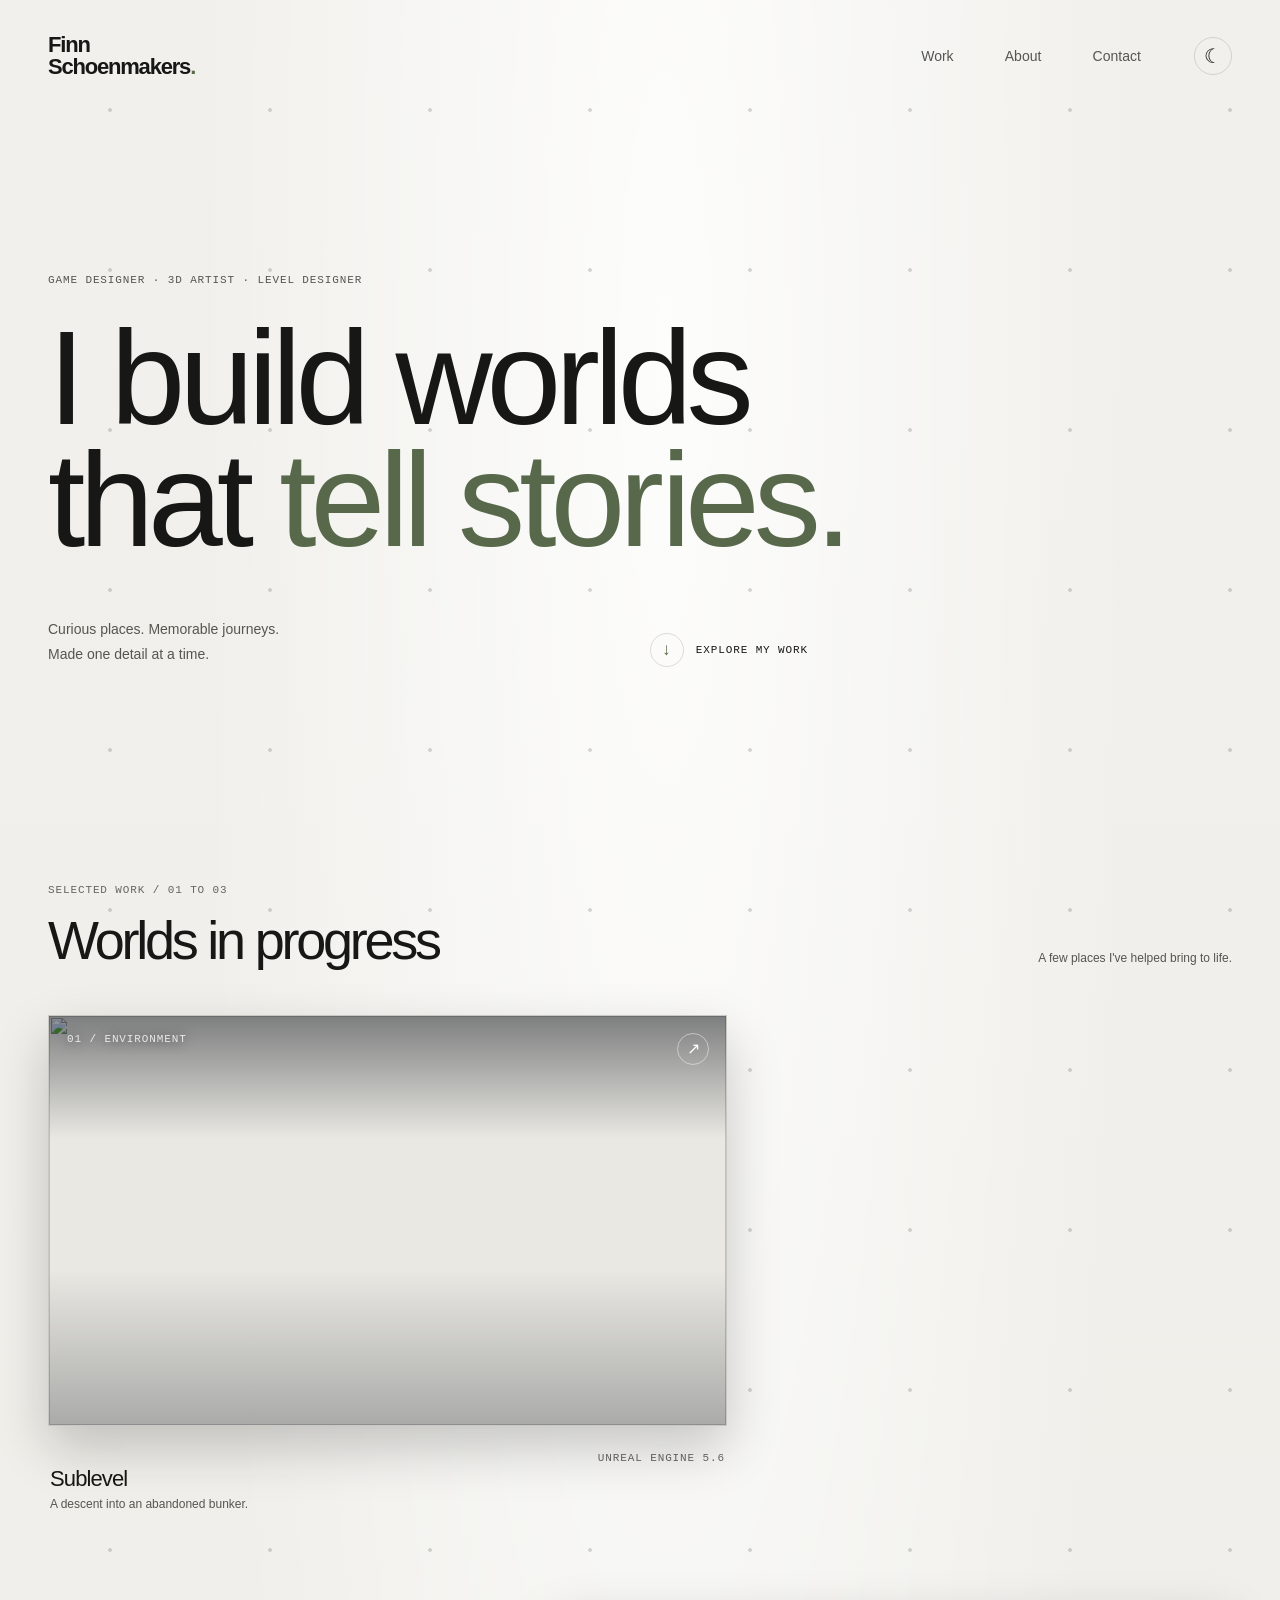
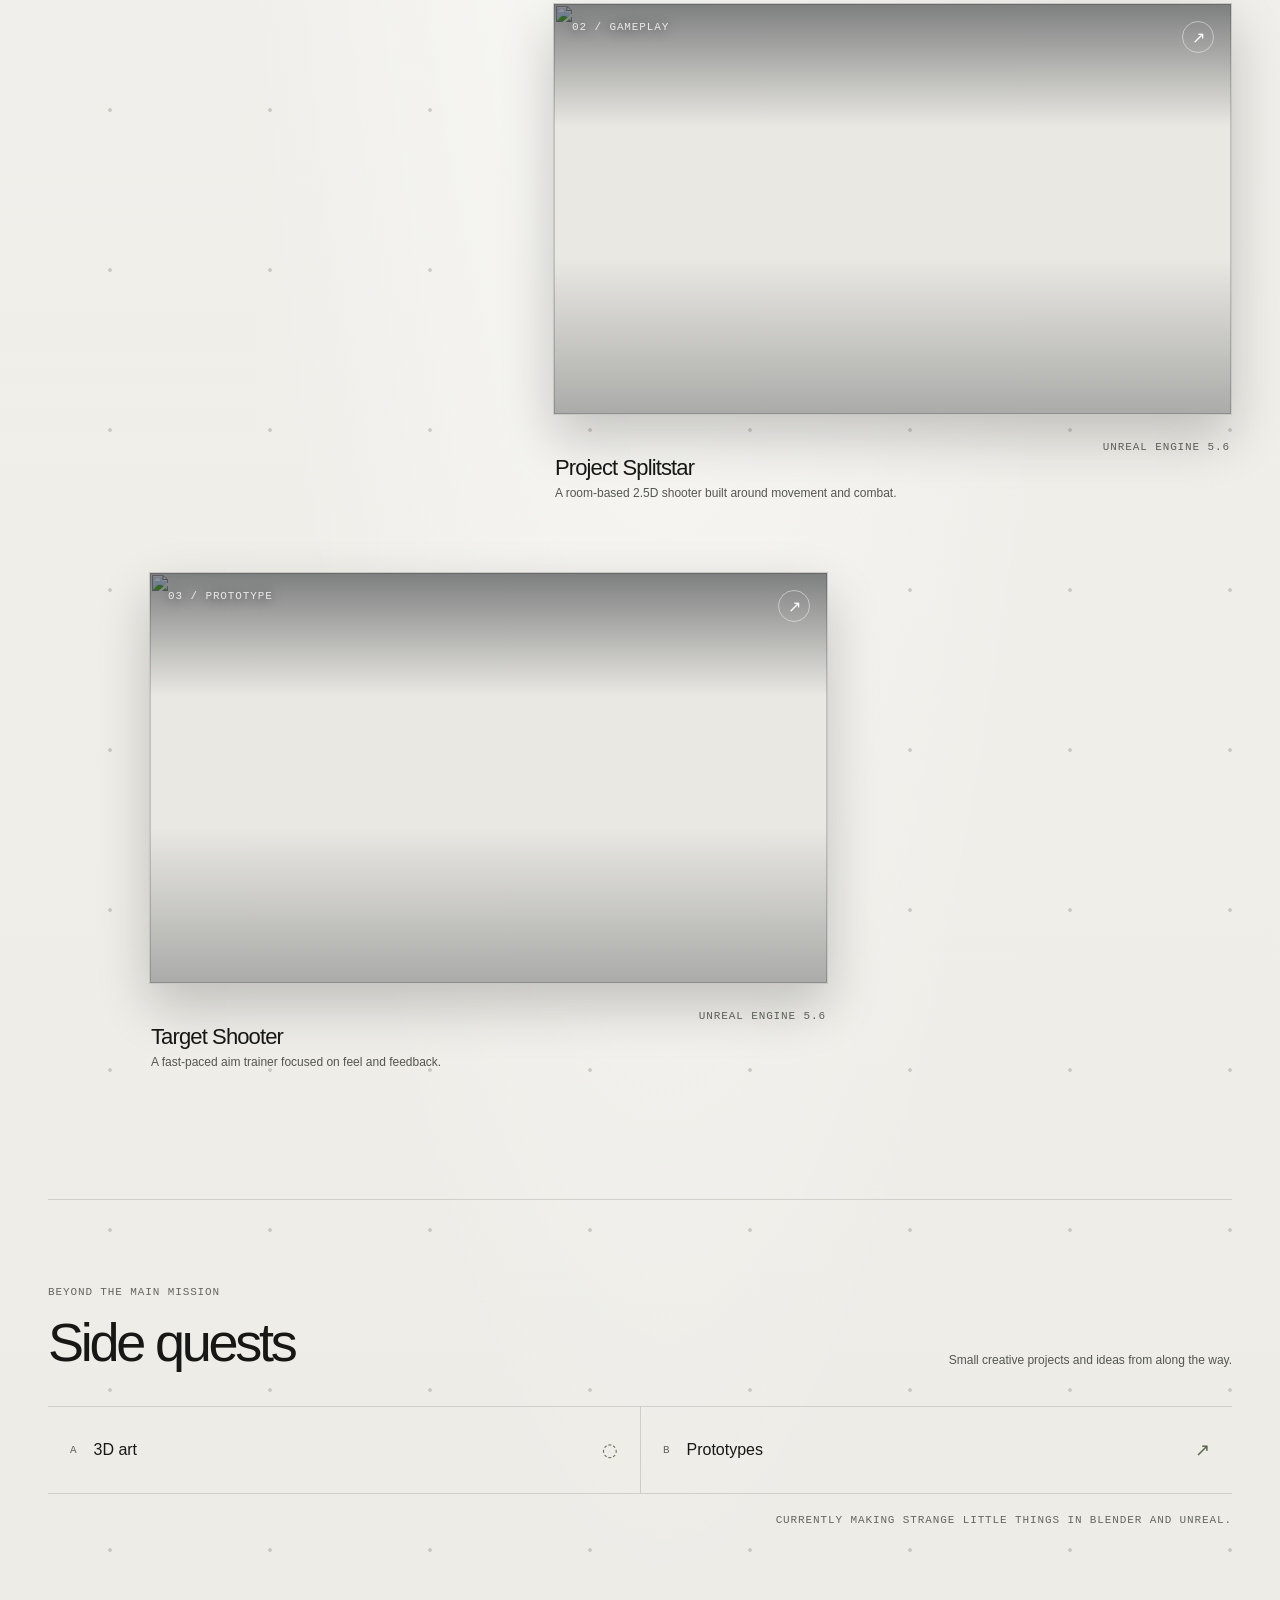
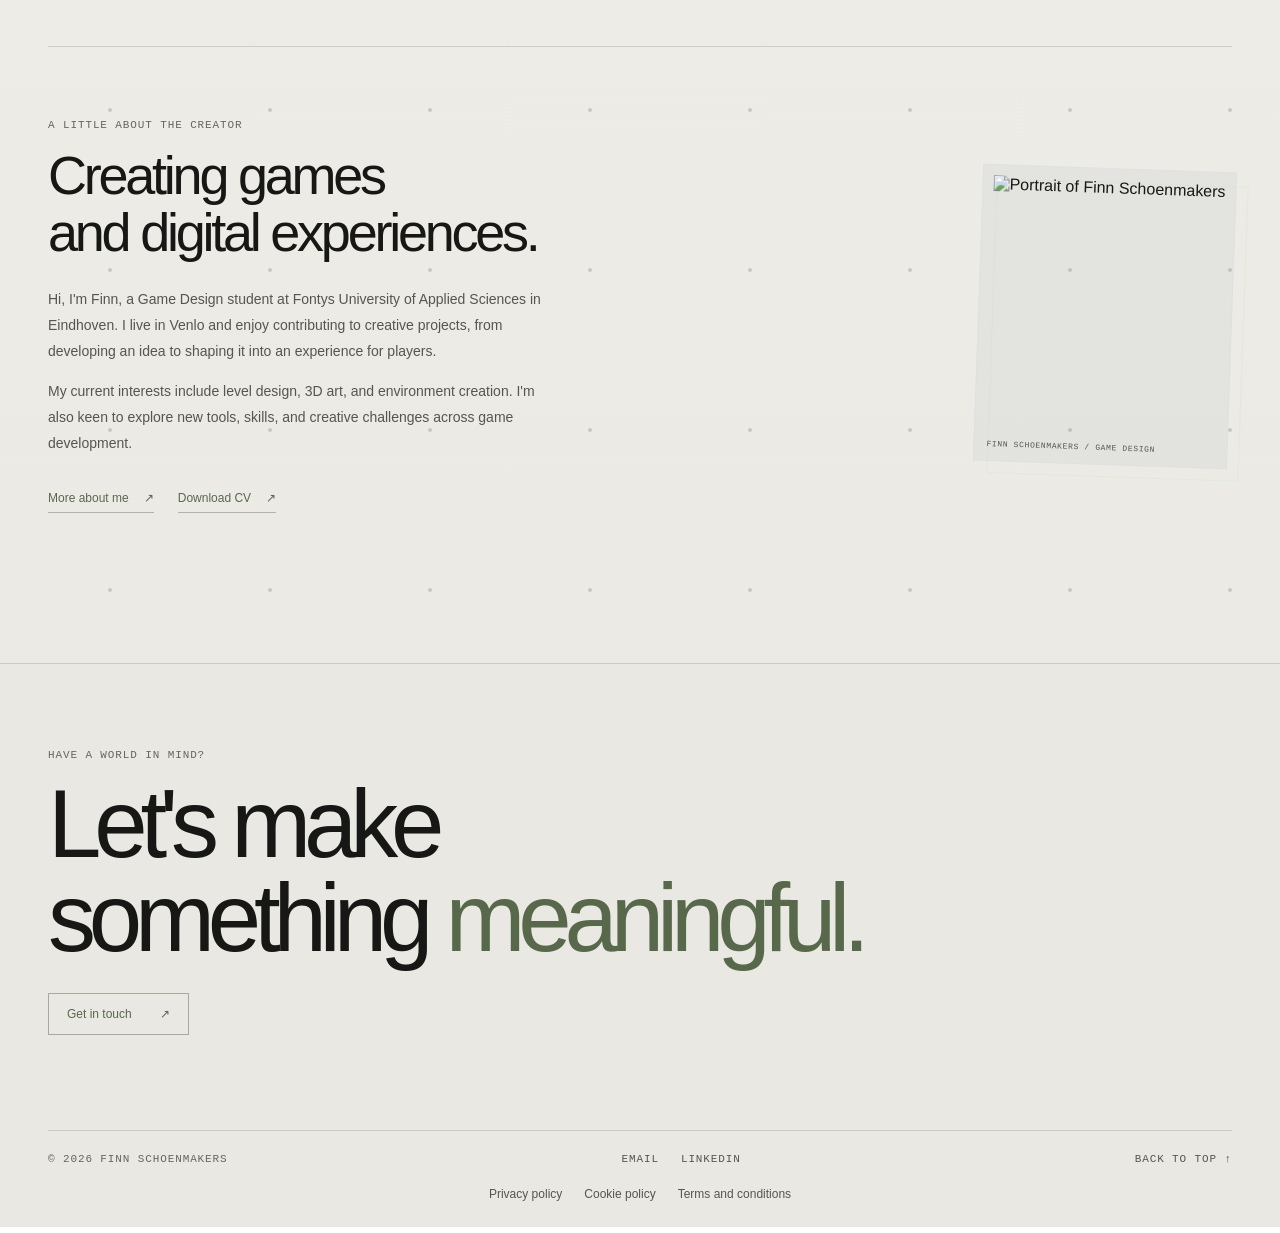
==== index.html @ 5f69625f "final updates for portfolio before intership emails" ====
<!DOCTYPE html>
<html lang="en">
<head>
    <meta charset="UTF-8">
    <meta name="viewport" content="width=device-width, initial-scale=1.0">
    <meta name="theme-color" content="#f1f0ec">
    <meta name="description" content="Finn Schoenmakers is a game designer and 3D artist building worlds that tell stories.">
    <title>Finn Schoenmakers | Game Designer &amp; 3D Artist</title>
    <link rel="stylesheet" href="Css/style.css?v=20261013-15">
    <script src="javaScript/theme.js?v=20261013-1"></script>
    <script src="javaScript/side-quests.js?v=20261012-1" defer></script>
</head>
<body class="home-page">
    <a class="skip-link" href="#main-content">Skip to main content</a>
    <header class="site-header" id="top">
        <a class="wordmark" href="index.html" aria-label="Finn Schoenmakers, home">Finn<br>Schoenmakers<span class="wordmark-dot">.</span></a>
        <nav class="nav-container" aria-label="Main navigation">
            <a class="nav-link" href="#work">Work</a>
            <a class="nav-link" href="#about">About</a>
            <a class="nav-link" href="#contact">Contact</a>
            <button class="theme-toggle" type="button" data-theme-toggle aria-label="Switch to dark mode" aria-pressed="false">
                <span data-theme-icon aria-hidden="true">☾</span>
            </button>
        </nav>
    </header>

    <main id="main-content">
        <section class="hero" aria-labelledby="hero-title">
            <p class="hero-kicker">Game designer · 3D artist · Level designer</p>
            <h1 id="hero-title">I build worlds<br>that <span>tell sto<span>r</span><span class="hero-story-kerning">i</span>es.</span></h1>
            <div class="hero-bottom">
                <p class="hero-note">Curious places. Memorable journeys.<br>Made one detail at a time.</p>
                <a class="scroll-cue" href="#work"><span class="scroll-arrow" aria-hidden="true">↓</span><span>Explore my work</span></a>
            </div>
        </section>

        <section class="work-section section-shell" id="work" aria-labelledby="work-title">
            <div class="section-heading">
                <div>
                    <p class="eyebrow">Selected work / 01 to 03</p>
                    <h2 id="work-title">Worlds in progress</h2>
                </div>
                <p class="section-aside">A few places I've helped bring to life.</p>
            </div>

            <div class="projects-grid">
                <a href="projectSublevel.html" class="project-card project-card--sublevel">
                    <div class="project-image">
                        <img src="Images/SublevelMainMenu.png" alt="" loading="lazy" decoding="async">
                        <span class="project-number">01 / ENVIRONMENT</span>
                        <span class="project-open" aria-hidden="true">↗</span>
                    </div>
                    <div class="project-meta">
                        <div><h3 class="project-title">Sublevel</h3><p class="project-description">A descent into an abandoned bunker.</p></div>
                        <span class="project-engine">Unreal Engine 5.6</span>
                    </div>
                </a>

                <a href="projectSplitstar.html" class="project-card project-card--splitstar">
                    <div class="project-image">
                        <img src="Images/ProjectSplitstar.png" alt="" loading="lazy" decoding="async">
                        <span class="project-number">02 / GAMEPLAY</span>
                        <span class="project-open" aria-hidden="true">↗</span>
                    </div>
                    <div class="project-meta">
                        <div><h3 class="project-title">Project Splitstar</h3><p class="project-description">A room-based 2.5D shooter built around movement and combat.</p></div>
                        <span class="project-engine">Unreal Engine 5.6</span>
                    </div>
                </a>

                <a href="targetShooter.html" class="project-card project-card--target">
                    <div class="project-image">
                        <img src="Images/Targetshooter.png" alt="" loading="lazy" decoding="async">
                        <span class="project-number">03 / PROTOTYPE</span>
                        <span class="project-open" aria-hidden="true">↗</span>
                    </div>
                    <div class="project-meta">
                        <div><h3 class="project-title">Target Shooter</h3><p class="project-description">A fast-paced aim trainer focused on feel and feedback.</p></div>
                        <span class="project-engine">Unreal Engine 5.6</span>
                    </div>
                </a>
            </div>
        </section>

        <section class="side-quests section-shell" aria-labelledby="side-quests-title">
            <div class="section-heading section-heading--center">
                <div>
                    <p class="eyebrow">Beyond the main mission</p>
                    <h2 id="side-quests-title">Side quests</h2>
                </div>
                <p class="section-aside">Small creative projects and ideas from along the way.</p>
            </div>
            <div class="quest-list">
                <button class="quest-item" type="button" data-gallery="art" aria-expanded="false" aria-controls="quest-gallery-panel">
                    <span class="quest-index">A</span><span>3D art</span><span class="quest-mark" aria-hidden="true">◌</span>
                </button>
                <button class="quest-item" type="button" data-gallery="prototypes" aria-expanded="false" aria-controls="quest-gallery-panel">
                    <span class="quest-index">B</span><span>Prototypes</span><span class="quest-mark" aria-hidden="true">↗</span>
                </button>
            </div>
            <section class="quest-gallery-panel" id="quest-gallery-panel" aria-labelledby="quest-gallery-title" aria-hidden="true" inert>
                <div class="quest-gallery-panel-inner">
                    <div class="quest-drawer-header">
                        <div>
                            <p class="eyebrow">Side quests / gallery</p>
                            <h2 id="quest-gallery-title" tabindex="-1"></h2>
                        </div>
                        <button class="quest-drawer-close" type="button" aria-label="Close gallery">×</button>
                    </div>
                    <div class="quest-gallery" id="quest-gallery-content"></div>
                </div>
            </section>
            <p class="quest-footnote">Currently making strange little things in Blender and Unreal.</p>
        </section>

        <section class="about-section section-shell" id="about" aria-labelledby="about-title">
            <div class="about-copy">
                <p class="eyebrow">A little about the creator</p>
                <h2 id="about-title">Creating games<br>and digital experiences.</h2>
                <p class="about-text">Hi, I'm Finn, a Game Design student at Fontys University of Applied Sciences in Eindhoven. I live in Venlo and enjoy contributing to creative projects, from developing an idea to shaping it into an experience for players.</p>
                <p class="about-text">My current interests include level design, 3D art, and environment creation. I'm also keen to explore new tools, skills, and creative challenges across game development.</p>
                <div class="about-actions">
                    <a class="text-link" href="aboutme.html">More about me <span aria-hidden="true">↗</span></a>
                    <a class="text-link" href="Files/CV FS.pdf" target="_blank" rel="noopener noreferrer">Download CV <span aria-hidden="true">↗</span></a>
                </div>
            </div>
            <div class="about-portrait">
                <img src="Images/CV foto.jpeg" alt="Portrait of Finn Schoenmakers">
                <span class="portrait-caption">FINN SCHOENMAKERS / GAME DESIGN</span>
            </div>
        </section>
    </main>

    <template id="gallery-art">
        <figure class="quest-gallery-item">
            <img src="Images/FloatingRock.png" alt="Floating rock covered in grass and vegetation" loading="lazy" decoding="async">
            <figcaption>Floating rock study</figcaption>
        </figure>
        <figure class="quest-gallery-item">
            <img src="Images/3d-art/sword-in-the-stone.png" alt="A glowing sword embedded in a stone pedestal" loading="lazy" decoding="async">
            <figcaption>Sword in the stone</figcaption>
        </figure>
        <figure class="quest-gallery-item">
            <img src="Images/3d-art/low-poly-crystal.png" alt="A low-poly blue and pink crystal model" loading="lazy" decoding="async">
            <figcaption>Low-poly crystal study</figcaption>
        </figure>
        <figure class="quest-gallery-item">
            <img src="Images/3d-art/low-poly-workbench.png" alt="A low-poly workbench and stool modeled in 3D" loading="lazy" decoding="async">
            <figcaption>Low-poly workbench</figcaption>
        </figure>
        <figure class="quest-gallery-item">
            <img src="Images/3d-art/water-ripple-study.png" alt="A 3D water surface with concentric ripples and droplets" loading="lazy" decoding="async">
            <figcaption>Water ripple study</figcaption>
        </figure>
    </template>

    <template id="gallery-prototypes">
        <figure class="quest-gallery-item">
            <img src="Images/Targetshooter.gif" alt="Animated gameplay from the Target Shooter prototype" loading="lazy" decoding="async">
            <figcaption>Target Shooter gameplay</figcaption>
        </figure>
    </template>

    <footer class="footer" id="contact">
        <div class="footer-content">
            <p class="eyebrow">Have a world in mind?</p>
            <h2>Let's make<br>something <span>meaningful.</span></h2>
            <a class="contact-link" href="mailto:fischoenmakers@gmail.com">Get in touch <span aria-hidden="true">↗</span></a>
            <div class="footer-bottom">
                <span>© 2026 Finn Schoenmakers</span>
                <div class="footer-links">
                    <a class="footer-link" href="mailto:fischoenmakers@gmail.com">Email</a>
                    <a class="footer-link" href="https://www.linkedin.com/in/finn-schoenmakers-107a82269" target="_blank" rel="noopener noreferrer">LinkedIn</a>
                </div>
                <a class="footer-link back-to-top" href="#top">Back to top ↑</a>
            </div>
            <nav class="legal-links" aria-label="Legal information">
                <a class="footer-link" href="privacy-policy.html">Privacy policy</a>
                <a class="footer-link" href="cookie-policy.html">Cookie policy</a>
                <a class="footer-link" href="terms-and-conditions.html">Terms and conditions</a>
            </nav>
        </div>
    </footer>
</body>
</html>
---- Css/style.css ----
:root {
    color-scheme: light;
    --paper: #f1f0ec;
    --paper-mid: #efeee9;
    --paper-shadow: #e9e8e3;
    --ink: #171715;
    --muted: #555650;
    --soft: #65665f;
    --line: rgba(35, 35, 30, 0.15);
    --mint: #58694b;
    --surface: rgba(255, 255, 252, 0.62);
    --surface-soft: rgba(255, 255, 252, 0.48);
    --surface-subtle: rgba(104, 118, 91, 0.055);
    --surface-tint: rgba(104, 118, 91, 0.08);
    --surface-border: rgba(35, 35, 30, 0.16);
    --surface-figure: rgba(241, 240, 236, 0.75);
    --surface-image: #e9e8e3;
    --copy: rgba(23, 23, 21, 0.88);
    --copy-strong: #46523b;
    --nav-surface: rgba(241, 240, 236, 0.88);
    --ambient-highlight: rgba(255, 255, 255, 0.85);
    --texture-dot: rgba(75, 75, 67, 0.42);
    --mono: 'Cascadia Code', Consolas, monospace;
    --sans: 'Segoe UI', Arial, sans-serif;
    --display: 'Segoe UI', Arial, sans-serif;
}

:root[data-theme="dark"] {
    color-scheme: dark;
    --paper: #171a18;
    --paper-mid: #1b201d;
    --paper-shadow: #202521;
    --ink: #f1f0ec;
    --muted: #c2c5bc;
    --soft: #999f94;
    --line: rgba(226, 232, 220, 0.16);
    --mint: #b3c89b;
    --surface: rgba(34, 40, 36, 0.9);
    --surface-soft: rgba(37, 44, 39, 0.82);
    --surface-subtle: rgba(179, 200, 155, 0.09);
    --surface-tint: rgba(179, 200, 155, 0.12);
    --surface-border: rgba(226, 232, 220, 0.2);
    --surface-figure: #202521;
    --surface-image: #1b201d;
    --copy: rgba(241, 240, 236, 0.88);
    --copy-strong: #d0dfbd;
    --nav-surface: rgba(23, 26, 24, 0.9);
    --ambient-highlight: rgba(179, 200, 155, 0.08);
    --texture-dot: rgba(201, 214, 191, 0.2);
}

* {
    margin: 0;
    padding: 0;
    box-sizing: border-box;
}

html {
    scroll-behavior: smooth;
    scroll-padding-top: 32px;
}

body {
    position: relative;
    min-height: 100%;
    overflow-x: hidden;
    background:
        radial-gradient(ellipse at 52% 8%, var(--ambient-highlight), transparent 50%),
        linear-gradient(180deg, var(--paper) 0%, var(--paper-mid) 55%, var(--paper-shadow) 100%);
    color: var(--ink);
    font-family: var(--sans);
    -webkit-font-smoothing: antialiased;
}

body::before {
    position: absolute;
    z-index: 0;
    inset: 0;
    content: "";
    pointer-events: none;
    opacity: 0.5;
    background-image: radial-gradient(circle, var(--texture-dot) 0 1.7px, transparent 2.2px);
    background-size: 160px 160px;
    background-position: 30px 30px;
}

a {
    color: inherit;
}

a:focus-visible {
    outline: 2px solid var(--mint);
    outline-offset: 5px;
}

.skip-link {
    position: fixed;
    z-index: 20;
    top: 12px;
    left: 12px;
    padding: 12px 16px;
    transform: translateY(calc(-100% - 16px));
    border: 2px solid var(--mint);
    background: var(--paper);
    color: var(--ink);
    font-weight: 600;
}

.skip-link:focus {
    transform: translateY(0);
}

.site-header,
.navbar,
main,
.footer,
.main-container {
    position: relative;
    z-index: 1;
}

/* Shared navigation */
.site-header {
    width: min(100% - 96px, 1440px);
    min-height: 112px;
    margin: 0 auto;
    display: flex;
    align-items: center;
    justify-content: space-between;
}

.wordmark {
    color: var(--ink);
    font-family: var(--display);
    font-size: 22px;
    font-weight: 700;
    line-height: 0.98;
    letter-spacing: -1.2px;
    text-decoration: none;
}

.wordmark-dot {
    color: var(--mint);
}

.nav-container {
    display: flex;
    align-items: center;
    justify-content: flex-end;
    gap: clamp(22px, 4vw, 54px);
}

.nav-link,
.footer-link {
    color: var(--muted);
    font-size: 14px;
    text-decoration: none;
    transition: color 180ms ease;
}

.nav-link:hover,
.footer-link:hover {
    color: var(--ink);
}

.navbar {
    position: sticky;
    top: 0;
    z-index: 10;
    padding: 18px 24px;
    border-bottom: 1px solid var(--line);
    background: var(--nav-surface);
    backdrop-filter: blur(18px);
}

.navbar-inner {
    display: flex;
    width: min(100%, 1200px);
    align-items: center;
    justify-content: space-between;
    gap: 24px;
    margin: 0 auto;
}

.navbar .nav-container {
    max-width: 1200px;
    margin: 0;
}

.navbar-inner .nav-container {
    margin-left: auto;
}

.navbar .nav-link {
    color: var(--ink);
}

.theme-toggle {
    display: grid;
    width: 38px;
    height: 38px;
    flex: 0 0 auto;
    place-items: center;
    border: 1px solid var(--line);
    border-radius: 50%;
    background: transparent;
    color: var(--ink);
    cursor: pointer;
    font-family: var(--sans);
    font-size: 20px;
    line-height: 1;
    transition: color 180ms ease, background 180ms ease, border-color 180ms ease;
}

.theme-toggle:hover {
    border-color: var(--mint);
    background: var(--surface-tint);
}

.theme-toggle:focus-visible {
    outline: 2px solid var(--mint);
    outline-offset: 3px;
}

.site-header .theme-toggle {
    margin-left: 2px;
}

/* Landing page */
.hero {
    position: relative;
    isolation: isolate;
    z-index: 1;
    width: min(100% - 96px, 1440px);
    min-height: min(690px, calc(100vh - 112px));
    margin: 0 auto;
    padding: clamp(115px, 18vh, 205px) 0 72px;
}

.hero-kicker,
.hero h1,
.hero-bottom {
    position: relative;
    z-index: 1;
}

.hero-kicker,
.eyebrow,
.project-number,
.project-engine,
.portrait-caption,
.quest-index,
.quest-footnote,
.footer-bottom {
    font-family: var(--mono);
    font-size: 11px;
    font-weight: 400;
    letter-spacing: 0.08em;
    text-transform: uppercase;
}

.hero-kicker {
    display: flex;
    align-items: center;
    gap: 10px;
    color: var(--muted);
}

.hero h1 {
    margin-top: 30px;
    color: var(--ink);
    font-family: var(--display);
    font-size: clamp(62px, 10.5vw, 142px);
    font-weight: 500;
    line-height: 0.91;
    letter-spacing: -0.045em;
}

.hero h1 span,
.footer h2 span {
    color: var(--mint);
}

.hero h1 .hero-story-kerning {
    display: inline-block;
    margin-left: 0.025em;
}

.hero-bottom {
    display: flex;
    align-items: flex-end;
    justify-content: space-between;
    max-width: 760px;
    margin-top: 56px;
}

.hero-note {
    color: var(--muted);
    font-size: 14px;
    line-height: 1.8;
}

.scroll-cue {
    display: flex;
    align-items: center;
    gap: 12px;
    color: var(--ink);
    font-family: var(--mono);
    font-size: 11px;
    letter-spacing: 0.08em;
    text-decoration: none;
    text-transform: uppercase;
}

.scroll-arrow {
    display: grid;
    width: 34px;
    height: 34px;
    place-items: center;
    border: 1px solid var(--line);
    border-radius: 50%;
    color: var(--mint);
    font-family: var(--sans);
    font-size: 17px;
    transition: background 180ms ease, transform 180ms ease;
}

.scroll-cue:hover .scroll-arrow {
    transform: translateY(3px);
    background: var(--surface-tint);
}

.section-shell {
    position: relative;
    z-index: 1;
    width: min(100% - 96px, 1200px);
    margin: 0 auto;
}

.work-section {
    padding: 82px 0 130px;
}

.section-heading {
    display: flex;
    align-items: flex-end;
    justify-content: space-between;
    gap: 24px;
    margin-bottom: 46px;
}

.eyebrow {
    margin-bottom: 16px;
    color: var(--soft);
}

.section-heading h2,
.about-copy h2 {
    color: var(--ink);
    font-family: var(--display);
    font-size: clamp(32px, 4.3vw, 54px);
    font-weight: 500;
    line-height: 1.05;
    letter-spacing: -0.06em;
}

.section-aside {
    color: var(--muted);
    font-size: 12px;
    line-height: 1.7;
}

.projects-grid {
    display: grid;
    grid-template-columns: repeat(12, minmax(0, 1fr));
    align-items: start;
    gap: 68px 28px;
}

.project-card {
    display: block;
    min-width: 0;
    color: inherit;
    text-decoration: none;
}

.project-card--sublevel { grid-column: 1 / span 7; }
.project-card--splitstar { grid-column: 6 / span 7; margin-top: 24px; }
.project-card--target { grid-column: 2 / span 7; margin-top: 4px; }

.project-image {
    position: relative;
    min-height: 250px;
    aspect-ratio: 1.65;
    overflow: hidden;
    border: 1px solid var(--surface-border);
    background-color: var(--surface-image);
    background-position: center;
    background-size: cover;
    box-shadow: 0 22px 50px rgba(0, 0, 0, 0.2);
    transition: border-color 220ms ease, transform 350ms cubic-bezier(0.2, 0.75, 0.3, 1);
}

.project-image img {
    position: absolute;
    inset: 0;
    width: 100%;
    height: 100%;
    object-fit: cover;
    object-position: center;
}

.project-image::after {
    position: absolute;
    inset: 0;
    content: "";
    background: linear-gradient(180deg, rgba(8, 12, 18, 0.48), transparent 30%, transparent 62%, rgba(8, 12, 18, 0.28));
    transition: background 220ms ease;
}

.project-card:hover .project-image {
    transform: translateY(-6px);
    border-color: rgba(104, 118, 91, 0.54);
}

.project-number,
.project-open {
    position: absolute;
    z-index: 1;
    top: 17px;
}

.project-number {
    left: 18px;
    color: rgba(255, 255, 255, 0.82);
    text-shadow: 0 1px 12px rgba(0, 0, 0, 0.65);
}

.project-open {
    right: 17px;
    display: grid;
    width: 32px;
    height: 32px;
    place-items: center;
    border: 1px solid rgba(255, 255, 255, 0.46);
    border-radius: 50%;
    color: white;
    font-size: 16px;
    transition: color 180ms ease, background 180ms ease;
}

.project-card:hover .project-open {
    color: var(--paper);
    background: var(--mint);
}

.project-meta {
    display: flex;
    align-items: flex-start;
    justify-content: space-between;
    gap: 16px;
    padding: 19px 2px 0;
}

.project-meta .project-title {
    margin-bottom: 6px;
    color: var(--ink);
    font-family: var(--display);
    font-size: 22px;
    font-weight: 500;
    letter-spacing: -0.04em;
}

.project-description {
    color: var(--muted);
    font-size: 12px;
}

.project-engine {
    padding-top: 7px;
    color: var(--soft);
    font-size: 11px;
    text-align: right;
    white-space: nowrap;
}

.side-quests {
    padding: 86px 0 120px;
    border-top: 1px solid var(--line);
}

.section-heading--center {
    align-items: flex-end;
    margin-bottom: 36px;
}

.quest-list {
    display: grid;
    grid-template-columns: repeat(2, 1fr);
    border-top: 1px solid var(--line);
    border-bottom: 1px solid var(--line);
}

.quest-item {
    display: flex;
    align-items: center;
    gap: 16px;
    min-height: 86px;
    padding: 0 22px;
    border: 0;
    background: transparent;
    color: var(--ink);
    cursor: pointer;
    font-family: var(--display);
    font-size: 16px;
    text-align: left;
    transition: background 180ms ease;
}

.quest-item:hover {
    background: var(--surface-tint);
}

.quest-item:focus-visible {
    position: relative;
    z-index: 1;
    outline: 2px solid var(--mint);
    outline-offset: -4px;
}

.quest-item + .quest-item {
    border-left: 1px solid var(--line);
}

.quest-index {
    color: var(--soft);
}

.quest-mark {
    margin-left: auto;
    color: var(--mint);
    font-size: 18px;
    transition: transform 180ms ease;
}

.quest-item:hover .quest-mark {
    transform: translateX(4px);
}

.quest-footnote {
    margin-top: 18px;
    color: var(--soft);
    font-size: 11px;
    text-align: right;
}

.quest-gallery-panel {
    display: grid;
    grid-template-rows: 0fr;
    margin-top: 0;
    opacity: 0;
    transition: grid-template-rows 320ms cubic-bezier(0.2, 0.75, 0.3, 1), margin-top 320ms ease, opacity 220ms ease;
}

.quest-gallery-panel.is-open {
    grid-template-rows: 1fr;
    margin-top: 32px;
    opacity: 1;
}

.quest-gallery-panel-inner {
    min-height: 0;
    overflow: hidden;
    padding: 0 clamp(20px, 4vw, 42px);
    border: 1px solid transparent;
    background: transparent;
}

.quest-gallery-panel.is-open .quest-gallery-panel-inner {
    padding-top: 28px;
    padding-bottom: 32px;
    border-color: var(--line);
    background: var(--surface-soft);
}

.quest-drawer-header {
    display: flex;
    align-items: flex-start;
    justify-content: space-between;
    gap: 24px;
    margin-bottom: 32px;
}

.quest-drawer-header .eyebrow {
    margin-bottom: 12px;
}

.quest-drawer-header h2 {
    color: var(--ink);
    font-family: var(--display);
    font-size: clamp(34px, 5vw, 52px);
    font-weight: 500;
    line-height: 1.05;
    letter-spacing: -0.06em;
}

.quest-drawer-close {
    display: grid;
    flex: 0 0 auto;
    width: 42px;
    height: 42px;
    place-items: center;
    border: 1px solid var(--line);
    border-radius: 50%;
    background: transparent;
    color: var(--ink);
    cursor: pointer;
    font-size: 27px;
    line-height: 1;
    transition: color 180ms ease, background 180ms ease;
}

.quest-drawer-close:hover {
    background: var(--ink);
    color: var(--paper);
}

.quest-drawer-close:focus-visible {
    outline: 2px solid var(--mint);
    outline-offset: 4px;
}

.quest-gallery {
    display: grid;
    grid-template-columns: repeat(2, minmax(0, 1fr));
    gap: 22px;
}

.quest-gallery-item {
    min-width: 0;
    margin: 0;
}

.quest-gallery-item img,
.quest-gallery-item video {
    display: block;
    width: 100%;
    aspect-ratio: 4 / 3;
    border: 1px solid var(--line);
    background: var(--paper-shadow);
    object-fit: cover;
}

.quest-gallery-item figcaption {
    margin-top: 10px;
    color: var(--muted);
    font-size: 12px;
}

.about-section {
    display: grid;
    grid-template-columns: 1.1fr 0.72fr;
    align-items: center;
    gap: clamp(48px, 11vw, 150px);
    padding: 72px 0 150px;
    border-top: 1px solid var(--line);
}

.about-copy {
    max-width: 550px;
}

.about-actions {
    display: flex;
    flex-wrap: wrap;
    gap: 0 24px;
}

.about-copy h2 {
    margin-bottom: 26px;
}

.about-text {
    max-width: 510px;
    margin: 0 0 15px;
    color: var(--muted);
    font-size: 14px;
    line-height: 1.85;
}

.text-link {
    display: inline-flex;
    align-items: center;
    gap: 15px;
    margin-top: 19px;
    padding-bottom: 7px;
    border-bottom: 1px solid rgba(104, 118, 91, 0.45);
    color: var(--mint);
    font-size: 12px;
    text-decoration: none;
    transition: gap 180ms ease, border-color 180ms ease;
}

.text-link:hover {
    gap: 21px;
    border-color: var(--mint);
}

.about-portrait {
    position: relative;
    max-width: 365px;
    justify-self: end;
    padding: 10px;
    border: 1px solid rgba(208, 214, 227, 0.2);
    background: rgba(116, 128, 151, 0.08);
    transform: rotate(2deg);
}

.about-portrait::before {
    position: absolute;
    z-index: -1;
    inset: 13px -13px -13px 13px;
    content: "";
    border: 1px solid rgba(185, 223, 200, 0.2);
}

.about-portrait img {
    display: block;
    width: 100%;
    aspect-ratio: 0.92;
    object-fit: cover;
    filter: saturate(0.73);
}

.portrait-caption {
    display: block;
    padding: 12px 2px 2px;
    color: var(--muted);
    font-size: 8px;
}

/* Footer */
.footer {
    width: 100%;
    margin-top: 0;
    padding: 85px max(48px, calc((100vw - 1440px) / 2)) 26px;
    border-top: 1px solid var(--line);
    background: var(--paper-shadow);
}

.footer-content {
    max-width: 1440px;
    margin: 0 auto;
}

.footer h2 {
    color: var(--ink);
    font-family: var(--display);
    font-size: clamp(48px, 8vw, 96px);
    font-weight: 500;
    line-height: 0.98;
    letter-spacing: -0.075em;
}

.contact-link {
    display: inline-flex;
    align-items: center;
    gap: 28px;
    margin: 28px 0 95px;
    padding: 13px 18px;
    border: 1px solid rgba(104, 118, 91, 0.52);
    color: var(--mint);
    font-size: 12px;
    text-decoration: none;
    transition: background 180ms ease, color 180ms ease;
}

.contact-link:hover {
    color: var(--paper);
    background: var(--mint);
}

.footer-bottom {
    display: flex;
    align-items: center;
    justify-content: space-between;
    gap: 20px;
    padding-top: 22px;
    border-top: 1px solid var(--line);
    color: var(--soft);
    font-size: 11px;
}

.footer-links {
    display: flex;
    gap: 22px;
}

.footer-bottom .footer-link {
    font-family: var(--mono);
    font-size: 11px;
    letter-spacing: 0.08em;
    text-transform: uppercase;
}

.legal-links {
    display: flex;
    flex-wrap: wrap;
    justify-content: center;
    gap: 12px 22px;
    margin-top: 22px;
}

.legal-links .footer-link {
    font-size: 12px;
}

.legal-main {
    align-items: center;
}

.legal-card {
    max-width: 900px;
    margin-inline: auto;
    text-align: center;
}

.legal-card > .back-link {
    display: block;
    width: fit-content;
    margin: 0 auto 16px;
}

.legal-card > .project-type,
.legal-card > .bio-text {
    margin-right: auto;
    margin-left: auto;
}

.legal-list {
    max-width: 76ch;
    margin-right: auto;
    margin-left: auto;
    padding-left: 0;
    color: var(--copy);
    font-size: 16px;
    line-height: 1.8;
    list-style: none;
    text-align: center;
}

.legal-list li + li {
    margin-top: 14px;
}

.legal-list strong {
    color: var(--ink);
}

.legal-list code {
    overflow-wrap: anywhere;
}

.legal-card > h1 {
    margin-top: 0;
}

.legal-card .policy-intro {
    max-width: 76ch;
    margin: 0 0 32px;
    color: var(--copy);
    font-size: 17px;
    line-height: 1.8;
}

.legal-card .cv-section {
    margin: 32px 0;
}

.legal-card .cv-section > h2 {
    margin: 0 0 12px;
    padding-bottom: 10px;
    border-bottom: 1px solid var(--line);
    color: var(--ink);
    font-family: var(--display);
    font-size: 23px;
    line-height: 1.3;
    text-align: center;
}

.legal-card .cv-section > h3 {
    margin: 20px 0 8px;
    color: var(--ink);
    font-size: 17px;
    line-height: 1.45;
}

.legal-card .cv-section > p,
.legal-card .cv-section > ul {
    max-width: 76ch;
    color: var(--copy);
    font-size: 15px;
    line-height: 1.8;
}

.legal-card .cv-section > ul {
    margin: 10px auto 0;
}

.legal-card .cv-section li + li {
    margin-top: 8px;
}

.legal-card a:not(.back-link) {
    color: var(--copy-strong);
    text-underline-offset: 3px;
}

.legal-links a:focus-visible,
.footer-link:focus-visible,
.nav-link:focus-visible,
.quest-item:focus-visible,
.theme-toggle:focus-visible {
    outline: 2px solid var(--mint);
    outline-offset: 4px;
}

/* Existing about and project pages */
.main-container {
    display: flex;
    width: min(100% - 80px, 1120px);
    min-height: calc(100vh - 90px);
    align-items: center;
    justify-content: center;
    margin: 0 auto;
    padding: 80px 0;
}

.bio-card {
    width: 100%;
    padding: clamp(28px, 5vw, 58px);
    border: 1px solid var(--line);
    background: var(--surface);
    box-shadow: 0 28px 90px rgba(0, 0, 0, 0.17);
    backdrop-filter: blur(16px);
}

.project-title {
    margin: 22px 0 6px;
    color: var(--ink);
    font-family: var(--display);
    font-size: clamp(38px, 5vw, 54px);
    font-weight: 600;
    line-height: 1.1;
    letter-spacing: -0.055em;
}

.project-type {
    margin: 0 0 28px;
    color: var(--mint);
    font-family: var(--mono);
    font-size: 11px;
    letter-spacing: 0.09em;
    line-height: 1.7;
    text-transform: uppercase;
}

.project-page .cv-section {
    margin: 42px 0;
}

.project-details {
    display: grid;
    grid-template-columns: repeat(3, minmax(0, 1fr));
    gap: 12px;
    margin: 28px 0 38px;
}

.project-details > div,
.project-learning-list li {
    min-width: 0;
    padding: 17px 18px;
    border: 1px solid var(--line);
    border-top: 2px solid var(--mint);
    background: var(--surface-subtle);
    text-align: left;
}

.project-details dt,
.project-learning-list li strong {
    display: block;
    margin-bottom: 7px;
    color: var(--ink);
    font-family: var(--display);
    font-size: 15px;
    font-weight: 600;
    line-height: 1.45;
}

.project-details dd,
.project-learning-list li span {
    color: var(--copy);
    font-size: 14px;
    line-height: 1.7;
}

.project-page .cv-section > h2 {
    margin: 0 0 19px;
    padding-bottom: 12px;
    border-bottom: 1px solid var(--line);
    color: var(--ink);
    font-family: var(--display);
    font-size: clamp(23px, 3vw, 29px);
    font-weight: 600;
    line-height: 1.25;
    letter-spacing: -0.035em;
}

.project-page .cv-section > h3 {
    margin: 30px 0 12px;
    padding: 8px 12px;
    border-left: 3px solid var(--mint);
    background: var(--surface-tint);
    color: var(--copy-strong);
    font-family: var(--sans);
    font-size: 16px;
    font-weight: 700;
    line-height: 1.45;
    letter-spacing: 0;
}

.bio-text {
    max-width: 76ch;
    color: var(--copy);
    font-size: 16px;
    font-weight: 400;
    line-height: 1.85;
    letter-spacing: 0;
}

.project-page .bio-text strong {
    color: var(--ink);
    font-weight: 700;
}

.bio-text + .bio-text {
    margin-top: 16px;
}

.project-list {
    display: grid;
    gap: 10px;
    margin: 16px 0 0 24px;
    padding: 0 0 0 4px;
    color: var(--copy);
    font-size: 15px;
    line-height: 1.75;
}

.project-learning-list {
    display: grid;
    grid-template-columns: repeat(2, minmax(0, 1fr));
    gap: 12px;
    margin: 16px 0 0;
    padding: 0;
    list-style: none;
}

.cv-section {
    margin: 24px 0;
}

.cv-section h3 {
    margin: 19px 0 9px;
    color: var(--mint);
    font-size: 14px;
    font-weight: 500;
}

.back-link {
    display: inline-block;
    margin-bottom: 18px;
    color: var(--muted);
    font-size: 13px;
    text-decoration: none;
}

.back-link:hover {
    color: var(--mint);
}

.cv-link {
    display: inline-block;
    margin-top: 16px;
    padding: 13px 20px;
    border: 1px solid rgba(104, 118, 91, 0.45);
    color: var(--mint);
    font-size: 13px;
    text-decoration: none;
    transition: background 180ms ease, color 180ms ease;
}

.cv-link:hover {
    color: var(--paper);
    background: var(--mint);
}

.main-container video {
    display: block;
    max-height: 70vh;
    object-fit: contain;
}

.project-gallery {
    display: grid;
    grid-template-columns: repeat(2, minmax(0, 1fr));
    gap: 18px;
    margin: 22px 0 28px;
}

.project-gallery figure {
    overflow: hidden;
    border: 1px solid var(--line);
    background: var(--surface-figure);
}

.project-gallery img {
    display: block;
    width: 100%;
    max-height: 440px;
    object-fit: contain;
    background: var(--surface-image);
}

.project-gallery figcaption {
    padding: 12px 14px;
    color: var(--muted);
    font-size: 12px;
    line-height: 1.65;
}

/* Older pages use this compact footer layout. */
footer.footer--simple {
    padding: 35px 20px;
    text-align: center;
}

footer.footer--simple .footer-content > p {
    margin-bottom: 16px;
    color: var(--muted);
    font-family: var(--mono);
    font-size: 11px;
    letter-spacing: 0.08em;
    text-transform: uppercase;
}

footer.footer--simple .footer-links {
    justify-content: center;
    align-items: center;
}

footer.footer--simple .footer-separator {
    color: var(--soft);
}

@media (max-width: 760px) {
    .site-header,
    .hero,
    .section-shell {
        width: calc(100% - 44px);
    }

    .site-header {
        min-height: 88px;
    }

    .wordmark {
        font-size: 19px;
    }

    .nav-container {
        gap: 18px;
    }

    .nav-link {
        font-size: 12px;
    }

    .hero {
        min-height: 600px;
        padding-top: 150px;
    }

    .hero h1 {
        font-size: clamp(62px, 13vw, 100px);
    }

    .hero-bottom {
        align-items: flex-start;
        gap: 26px;
        margin-top: 40px;
    }

    .scroll-cue {
        flex-direction: column;
        align-items: flex-end;
        gap: 7px;
        text-align: right;
    }

    .work-section {
        padding: 65px 0 92px;
    }

    .section-heading,
    .section-heading--center {
        align-items: flex-start;
        flex-direction: column;
        gap: 15px;
        margin-bottom: 30px;
    }

    .section-heading h2,
    .about-copy h2 {
        font-size: clamp(34px, 8vw, 48px);
    }

    .projects-grid {
        display: flex;
        flex-direction: column;
        gap: 42px;
    }

    .project-card,
    .project-card--splitstar,
    .project-card--target {
        width: 100%;
        margin: 0;
    }

    .project-card:nth-child(2) {
        width: 91%;
        align-self: flex-end;
    }

    .project-card:nth-child(3) {
        width: 94%;
    }

    .project-image {
        min-height: 190px;
    }

    .project-meta {
        flex-direction: column;
        gap: 6px;
    }

    .project-engine {
        padding-top: 0;
        text-align: left;
    }

    .side-quests {
        padding: 65px 0 90px;
    }

    .quest-list {
        grid-template-columns: 1fr;
    }

    .quest-item {
        min-height: 66px;
        padding: 0 12px;
    }

    .quest-item + .quest-item {
        border-top: 1px solid var(--line);
        border-left: 0;
    }

    .quest-gallery-panel-inner {
        padding-right: 18px;
        padding-left: 18px;
    }

    .quest-gallery {
        grid-template-columns: 1fr;
    }

    .quest-footnote {
        line-height: 1.8;
        text-align: left;
    }

    .about-section {
        grid-template-columns: 1fr;
        gap: 52px;
        padding: 62px 0 100px;
    }

    .about-portrait {
        width: min(78%, 340px);
        justify-self: center;
    }

    .footer {
        padding: 68px 22px 22px;
    }

    .footer-bottom {
        flex-wrap: wrap;
    }

    .footer-bottom > :first-child {
        width: 100%;
    }

    .contact-link {
        margin-bottom: 65px;
    }

    .main-container {
        width: calc(100% - 36px);
        min-height: auto;
        padding: 48px 0;
    }

    .project-page .cv-section {
        margin: 34px 0;
    }

    .navbar-inner {
        gap: 14px;
    }

    .navbar .wordmark {
        font-size: 18px;
    }

    .project-page .cv-section > h3 {
        margin-top: 25px;
        font-size: 15px;
    }

    .bio-text {
        font-size: 15px;
        line-height: 1.8;
    }

    .project-gallery {
        grid-template-columns: 1fr;
        gap: 14px;
    }

    .project-details {
        grid-template-columns: 1fr;
        gap: 9px;
        margin: 24px 0 32px;
    }

    .project-learning-list {
        grid-template-columns: 1fr;
        gap: 10px;
    }
}

@media (max-width: 420px) {
    .site-header,
    .hero,
    .section-shell {
        width: calc(100% - 34px);
    }

    .nav-container {
        gap: 12px;
    }

    .nav-link {
        font-size: 11px;
    }

    .wordmark {
        font-size: 17px;
    }

    .hero {
        min-height: 570px;
        padding-top: 134px;
    }

    .hero h1 {
        font-size: 60px;
    }

    .hero-kicker {
        font-size: 8px;
    }

    .hero-note {
        font-size: 12px;
    }

    .scroll-cue {
        font-size: 8px;
    }
}

@media (prefers-reduced-motion: reduce) {
    *,
    *::before,
    *::after {
        scroll-behavior: auto !important;
        animation-duration: 0.01ms !important;
        animation-iteration-count: 1 !important;
        transition-duration: 0.01ms !important;
    }
}
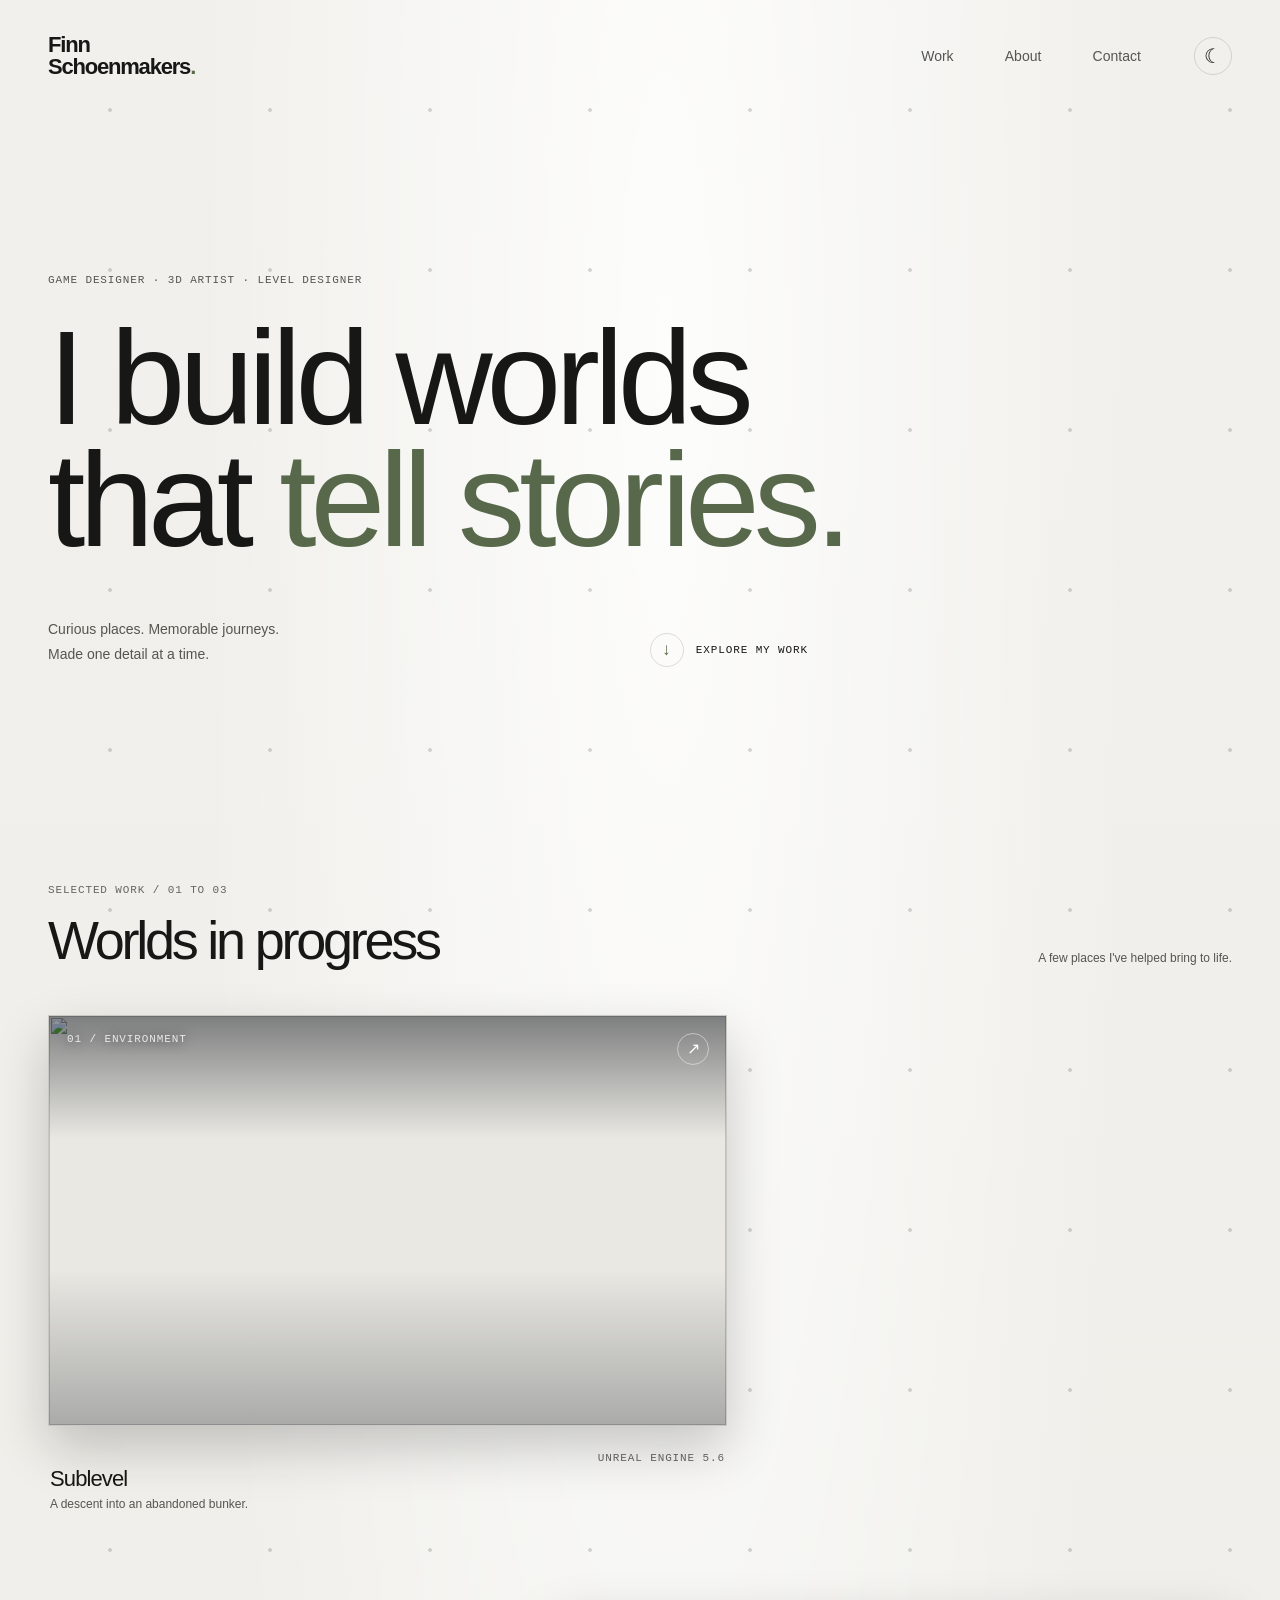
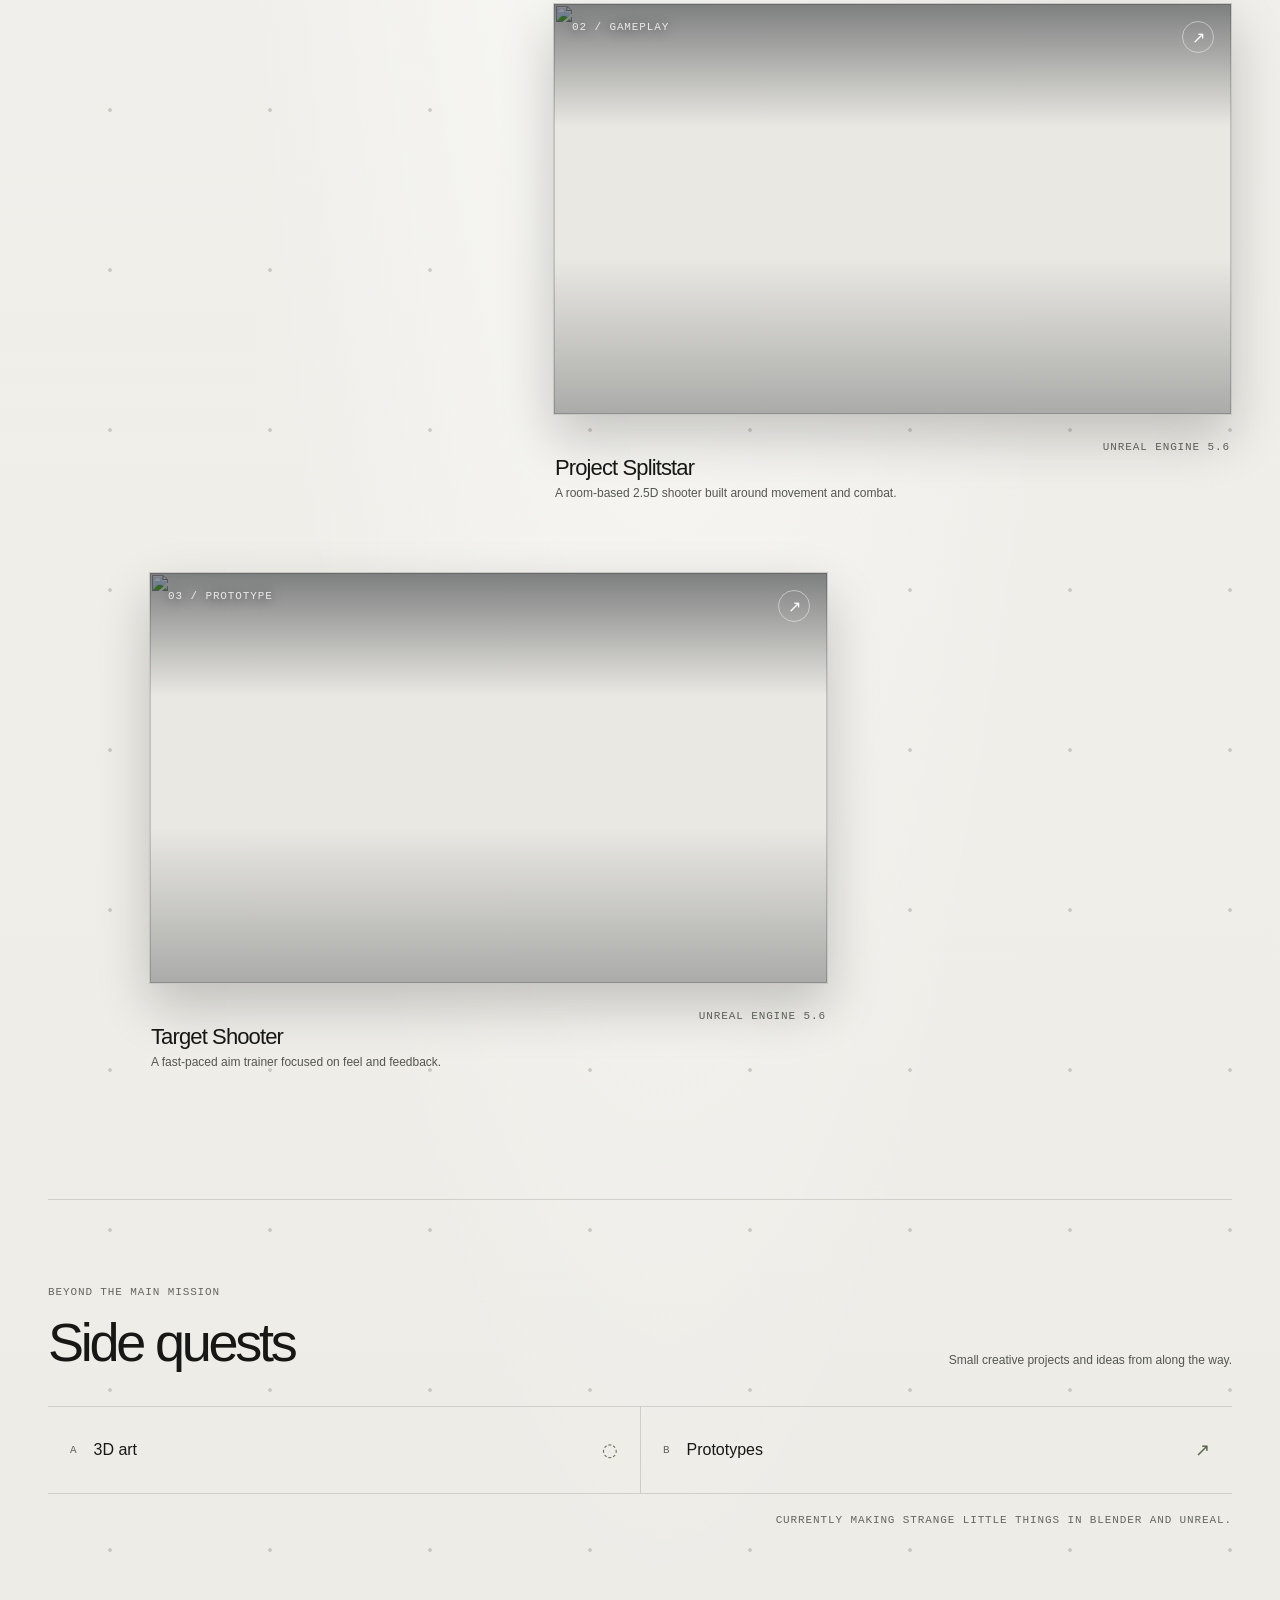
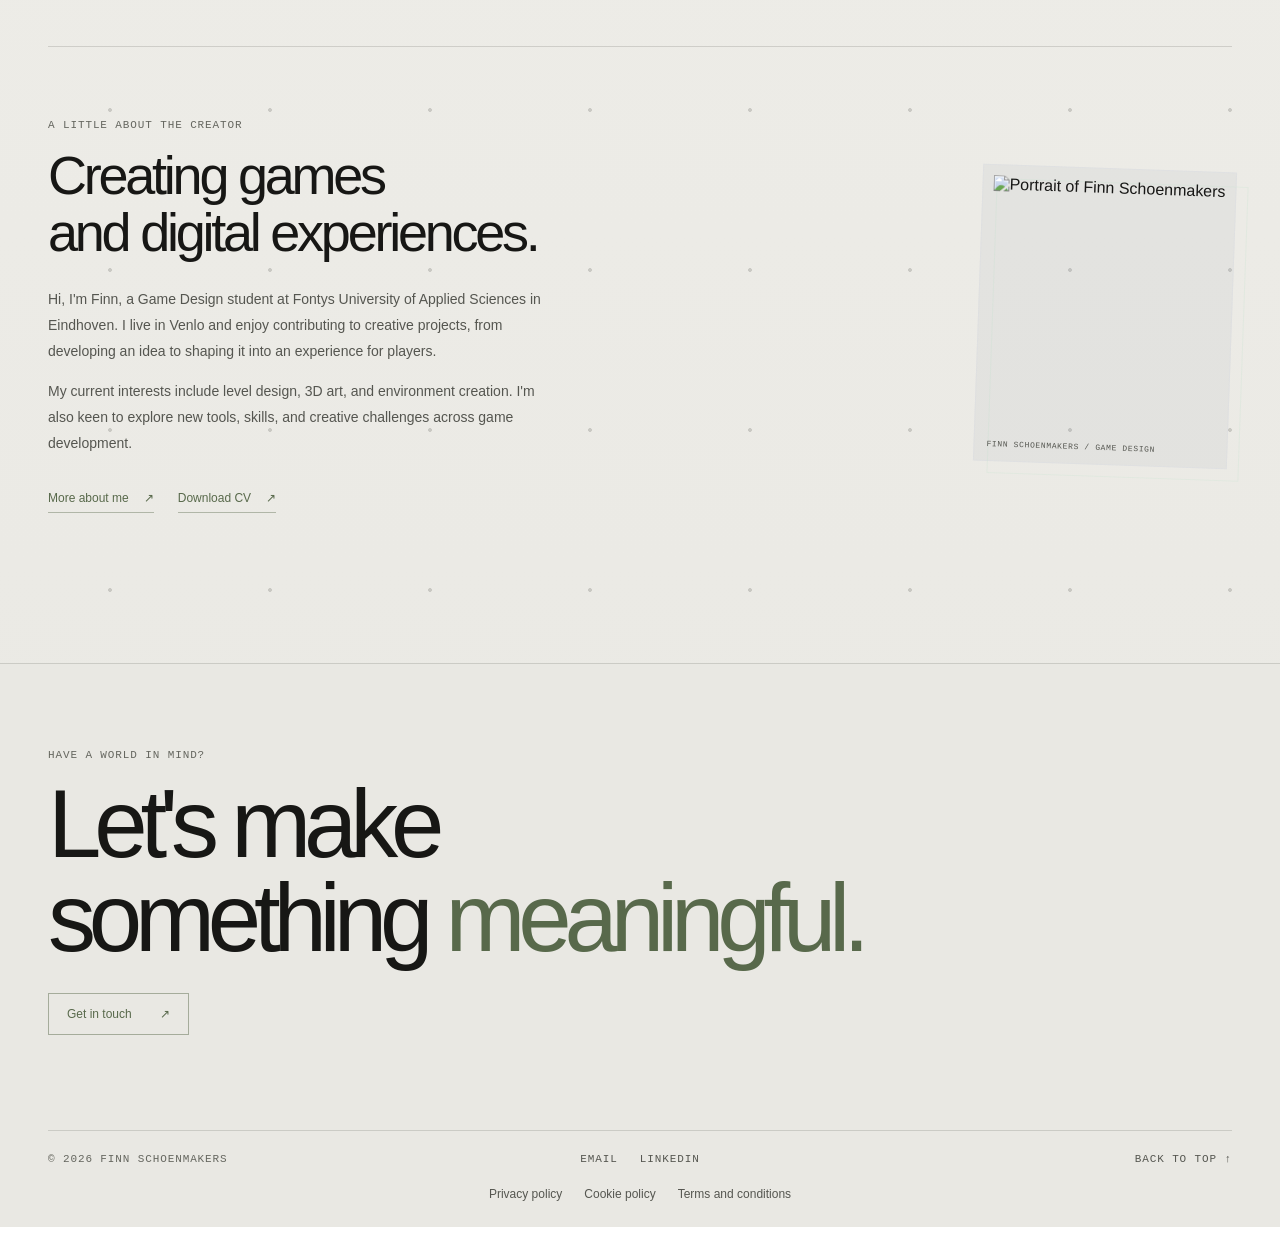
==== commit b4233b1a: "last changes and fixes" ====
--- a/index.html
+++ b/index.html
@@ -6,7 +6,7 @@
     <meta name="theme-color" content="#f1f0ec">
     <meta name="description" content="Finn Schoenmakers is a game designer and 3D artist building worlds that tell stories.">
     <title>Finn Schoenmakers | Game Designer &amp; 3D Artist</title>
-    <link rel="stylesheet" href="Css/style.css?v=20261013-15">
+    <link rel="stylesheet" href="Css/style.css?v=20261013-16">
     <script src="javaScript/theme.js?v=20261013-1"></script>
     <script src="javaScript/side-quests.js?v=20261012-1" defer></script>
 </head>
@@ -134,7 +134,7 @@
     <template id="gallery-art">
         <figure class="quest-gallery-item">
             <img src="Images/FloatingRock.png" alt="Floating rock covered in grass and vegetation" loading="lazy" decoding="async">
-            <figcaption>Floating rock study</figcaption>
+            <figcaption>Floating rock</figcaption>
         </figure>
         <figure class="quest-gallery-item">
             <img src="Images/3d-art/sword-in-the-stone.png" alt="A glowing sword embedded in a stone pedestal" loading="lazy" decoding="async">
@@ -142,7 +142,7 @@
         </figure>
         <figure class="quest-gallery-item">
             <img src="Images/3d-art/low-poly-crystal.png" alt="A low-poly blue and pink crystal model" loading="lazy" decoding="async">
-            <figcaption>Low-poly crystal study</figcaption>
+            <figcaption>Low-poly crystal</figcaption>
         </figure>
         <figure class="quest-gallery-item">
             <img src="Images/3d-art/low-poly-workbench.png" alt="A low-poly workbench and stool modeled in 3D" loading="lazy" decoding="async">
@@ -150,7 +150,7 @@
         </figure>
         <figure class="quest-gallery-item">
             <img src="Images/3d-art/water-ripple-study.png" alt="A 3D water surface with concentric ripples and droplets" loading="lazy" decoding="async">
-            <figcaption>Water ripple study</figcaption>
+            <figcaption>Water ripple</figcaption>
         </figure>
     </template>
 
--- a/Css/style.css
+++ b/Css/style.css
@@ -781,9 +781,9 @@
 }
 
 .footer-bottom {
-    display: flex;
+    display: grid;
+    grid-template-columns: 1fr auto 1fr;
     align-items: center;
-    justify-content: space-between;
     gap: 20px;
     padding-top: 22px;
     border-top: 1px solid var(--line);
@@ -791,8 +791,23 @@
     font-size: 11px;
 }
 
+.footer-bottom > :first-child {
+    justify-self: start;
+}
+
+.footer-bottom .footer-links {
+    justify-self: center;
+}
+
+.footer-bottom > .back-to-top {
+    justify-self: end;
+}
+
 .footer-links {
     display: flex;
+    align-items: center;
+    justify-content: center;
+    flex-wrap: wrap;
     gap: 22px;
 }
 
@@ -898,9 +913,12 @@
 .legal-card .cv-section > p,
 .legal-card .cv-section > ul {
     max-width: 76ch;
+    margin-right: auto;
+    margin-left: auto;
     color: var(--copy);
     font-size: 15px;
     line-height: 1.8;
+    text-align: center;
 }
 
 .legal-card .cv-section > ul {
@@ -1309,6 +1327,8 @@
     }
 
     .footer-bottom {
+        display: flex;
+        justify-content: space-between;
         flex-wrap: wrap;
     }
 
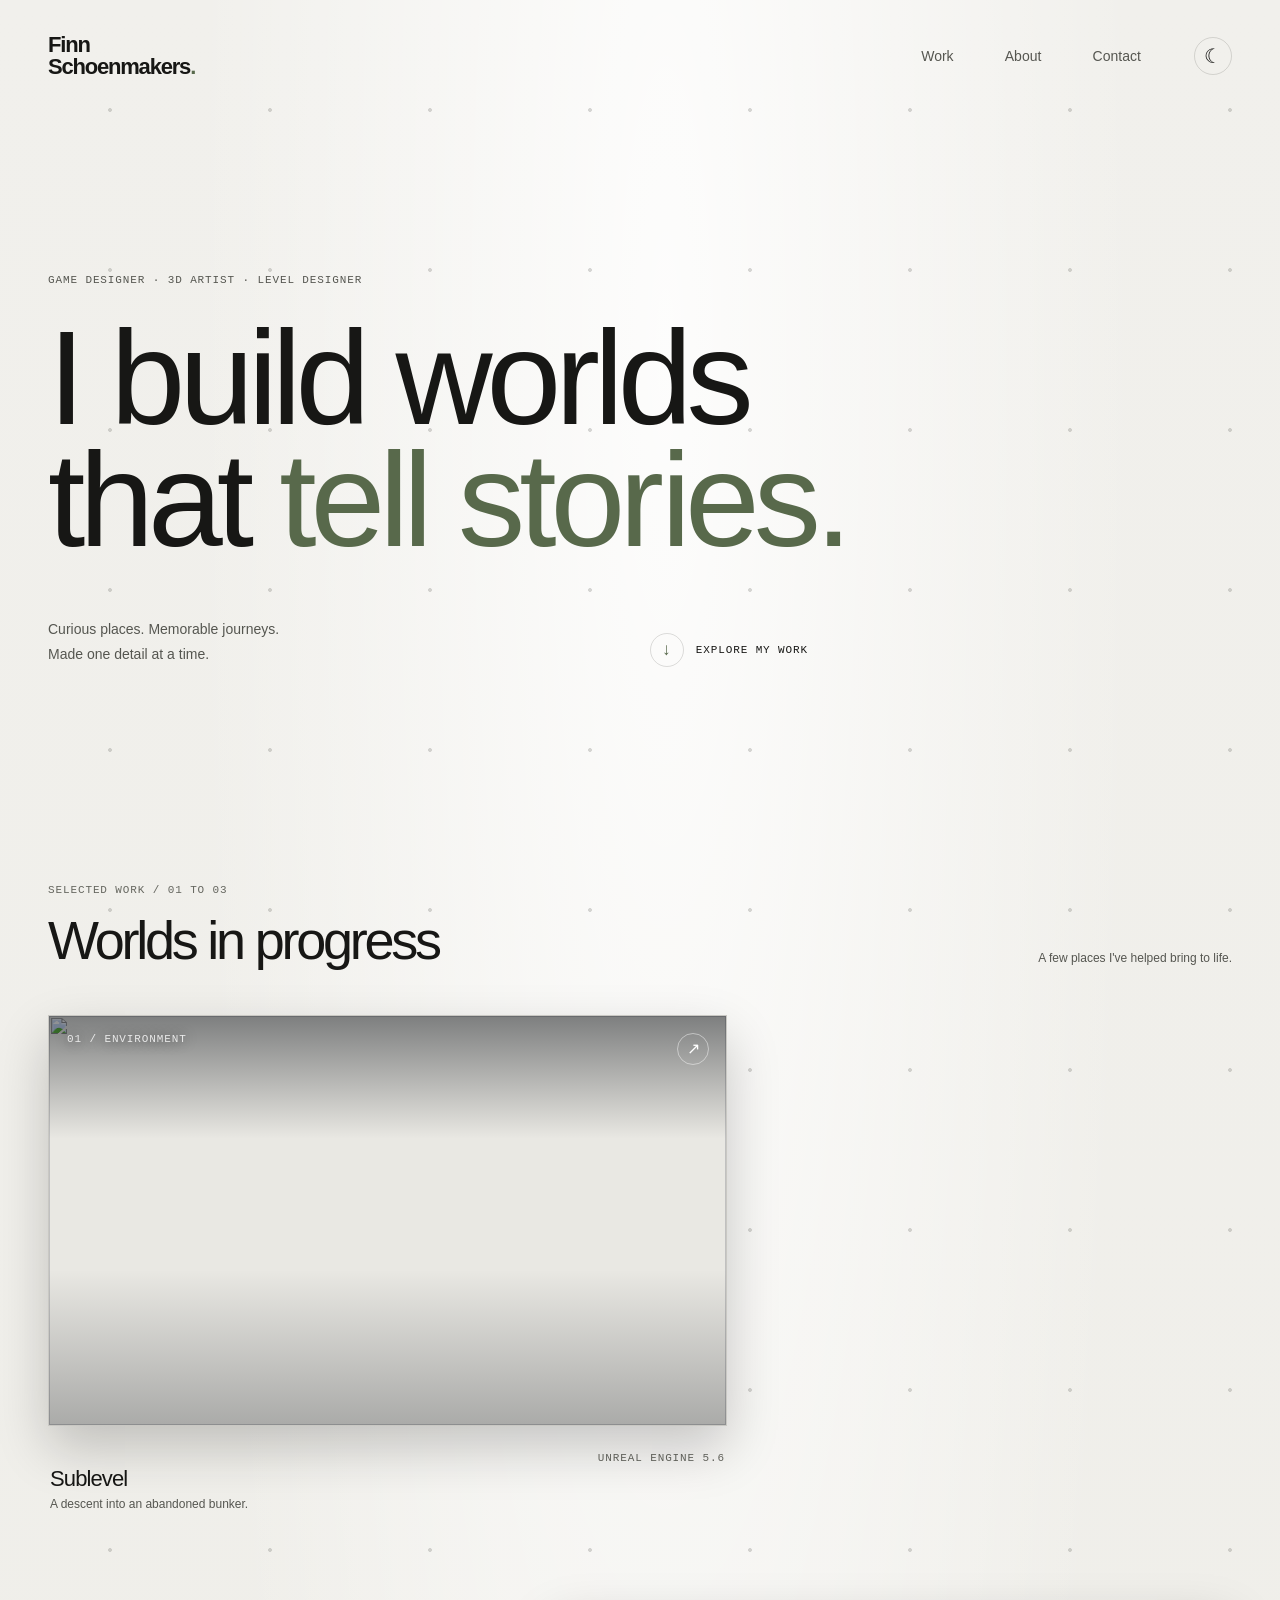
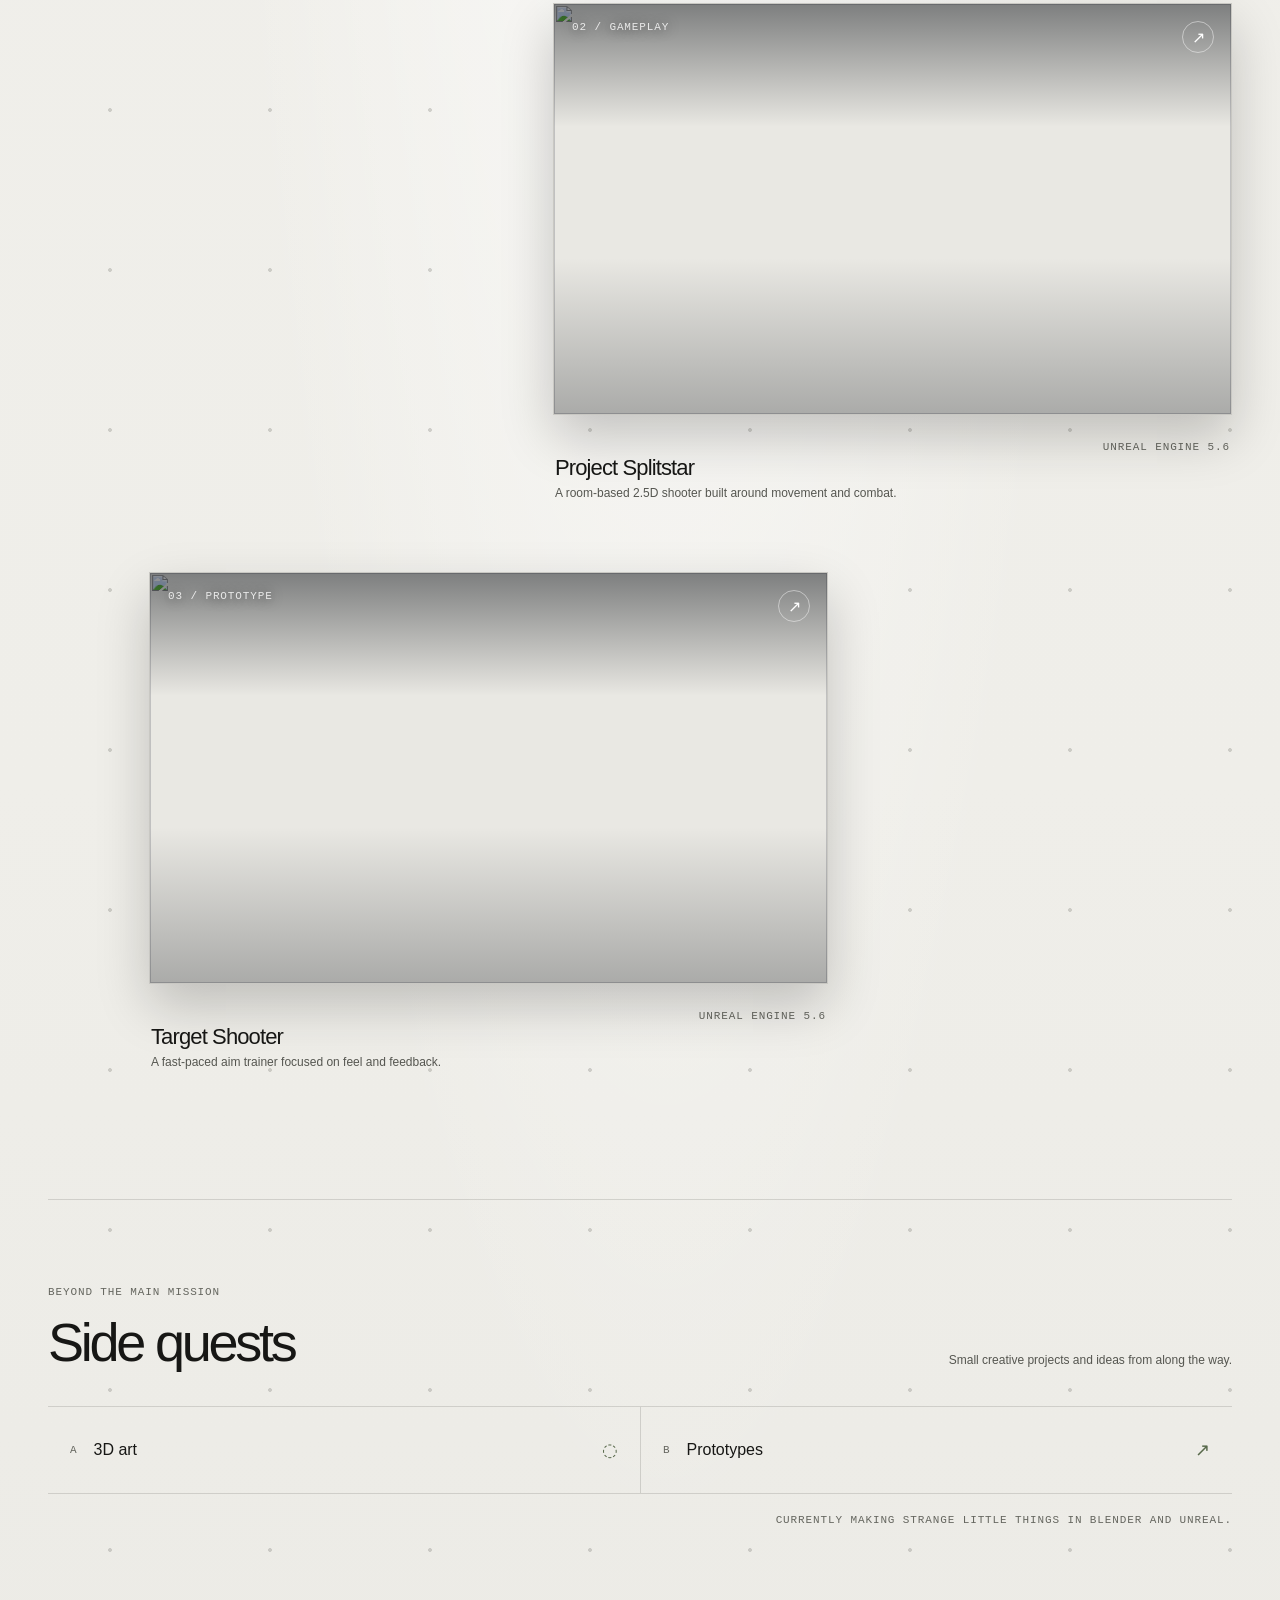
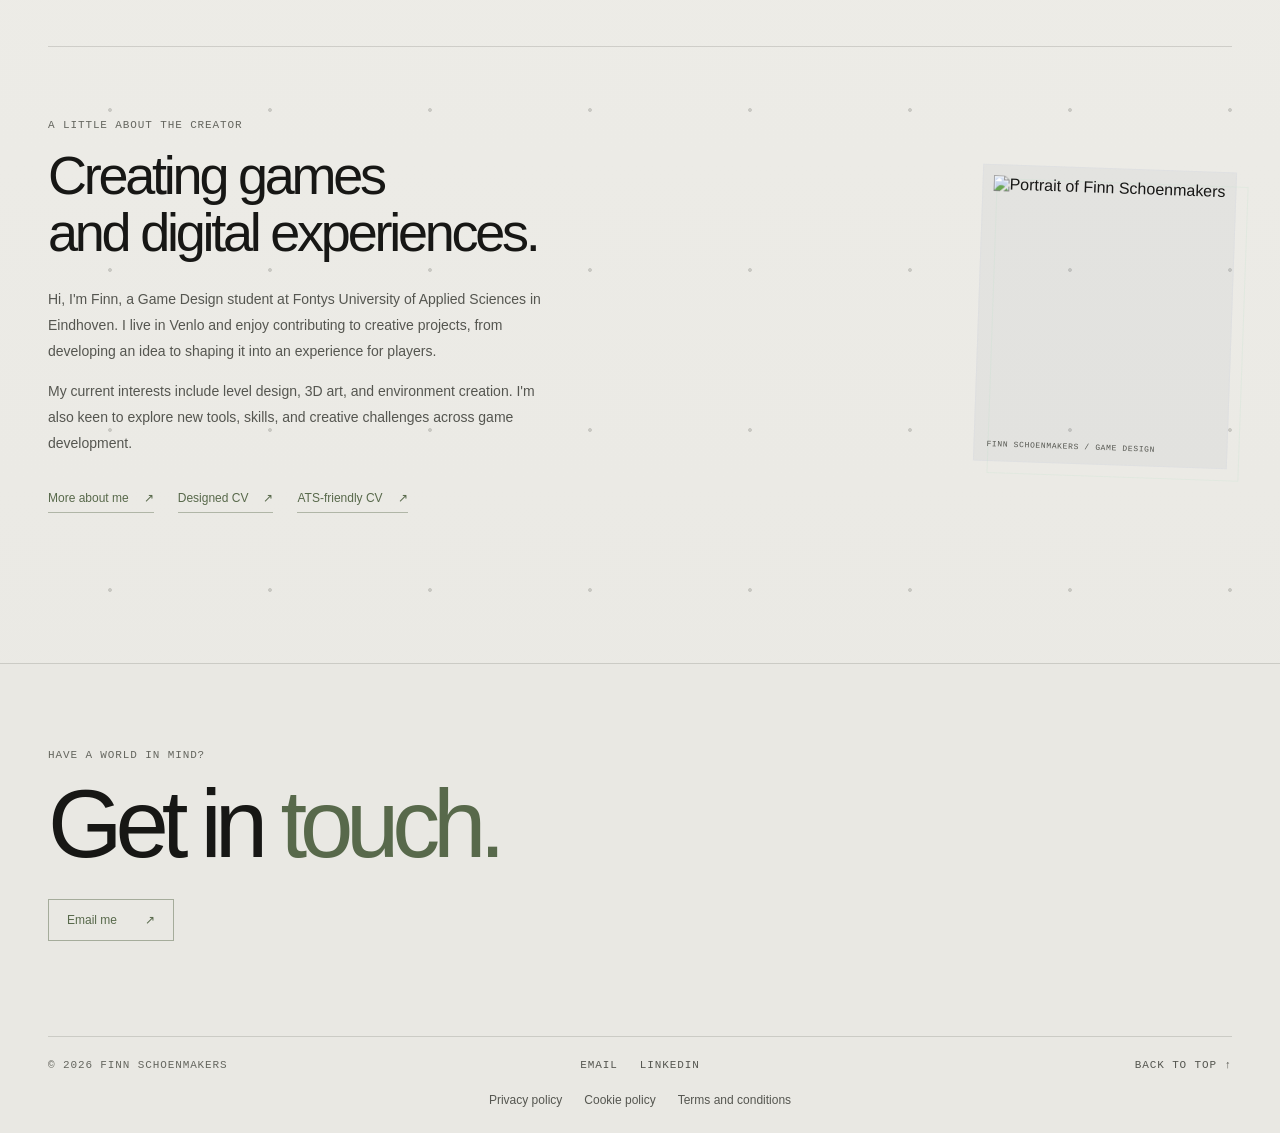
==== commit 68d8fde1: "footer changes" ====
--- a/index.html
+++ b/index.html
@@ -121,7 +121,8 @@
                 <p class="about-text">My current interests include level design, 3D art, and environment creation. I'm also keen to explore new tools, skills, and creative challenges across game development.</p>
                 <div class="about-actions">
                     <a class="text-link" href="aboutme.html">More about me <span aria-hidden="true">↗</span></a>
-                    <a class="text-link" href="Files/CV FS.pdf" target="_blank" rel="noopener noreferrer">Download CV <span aria-hidden="true">↗</span></a>
+                    <a class="text-link" href="Files/CV FS.pdf" target="_blank" rel="noopener noreferrer">Designed CV <span aria-hidden="true">↗</span></a>
+                    <a class="text-link" href="Files/CV ATS.pdf" target="_blank" rel="noopener noreferrer">ATS-friendly CV <span aria-hidden="true">↗</span></a>
                 </div>
             </div>
             <div class="about-portrait">
@@ -164,8 +165,8 @@
     <footer class="footer" id="contact">
         <div class="footer-content">
             <p class="eyebrow">Have a world in mind?</p>
-            <h2>Let's make<br>something <span>meaningful.</span></h2>
-            <a class="contact-link" href="mailto:fischoenmakers@gmail.com">Get in touch <span aria-hidden="true">↗</span></a>
+            <h2>Get in <span>touch.</span></h2>
+            <a class="contact-link" href="mailto:fischoenmakers@gmail.com">Email me <span aria-hidden="true">↗</span></a>
             <div class="footer-bottom">
                 <span>© 2026 Finn Schoenmakers</span>
                 <div class="footer-links">
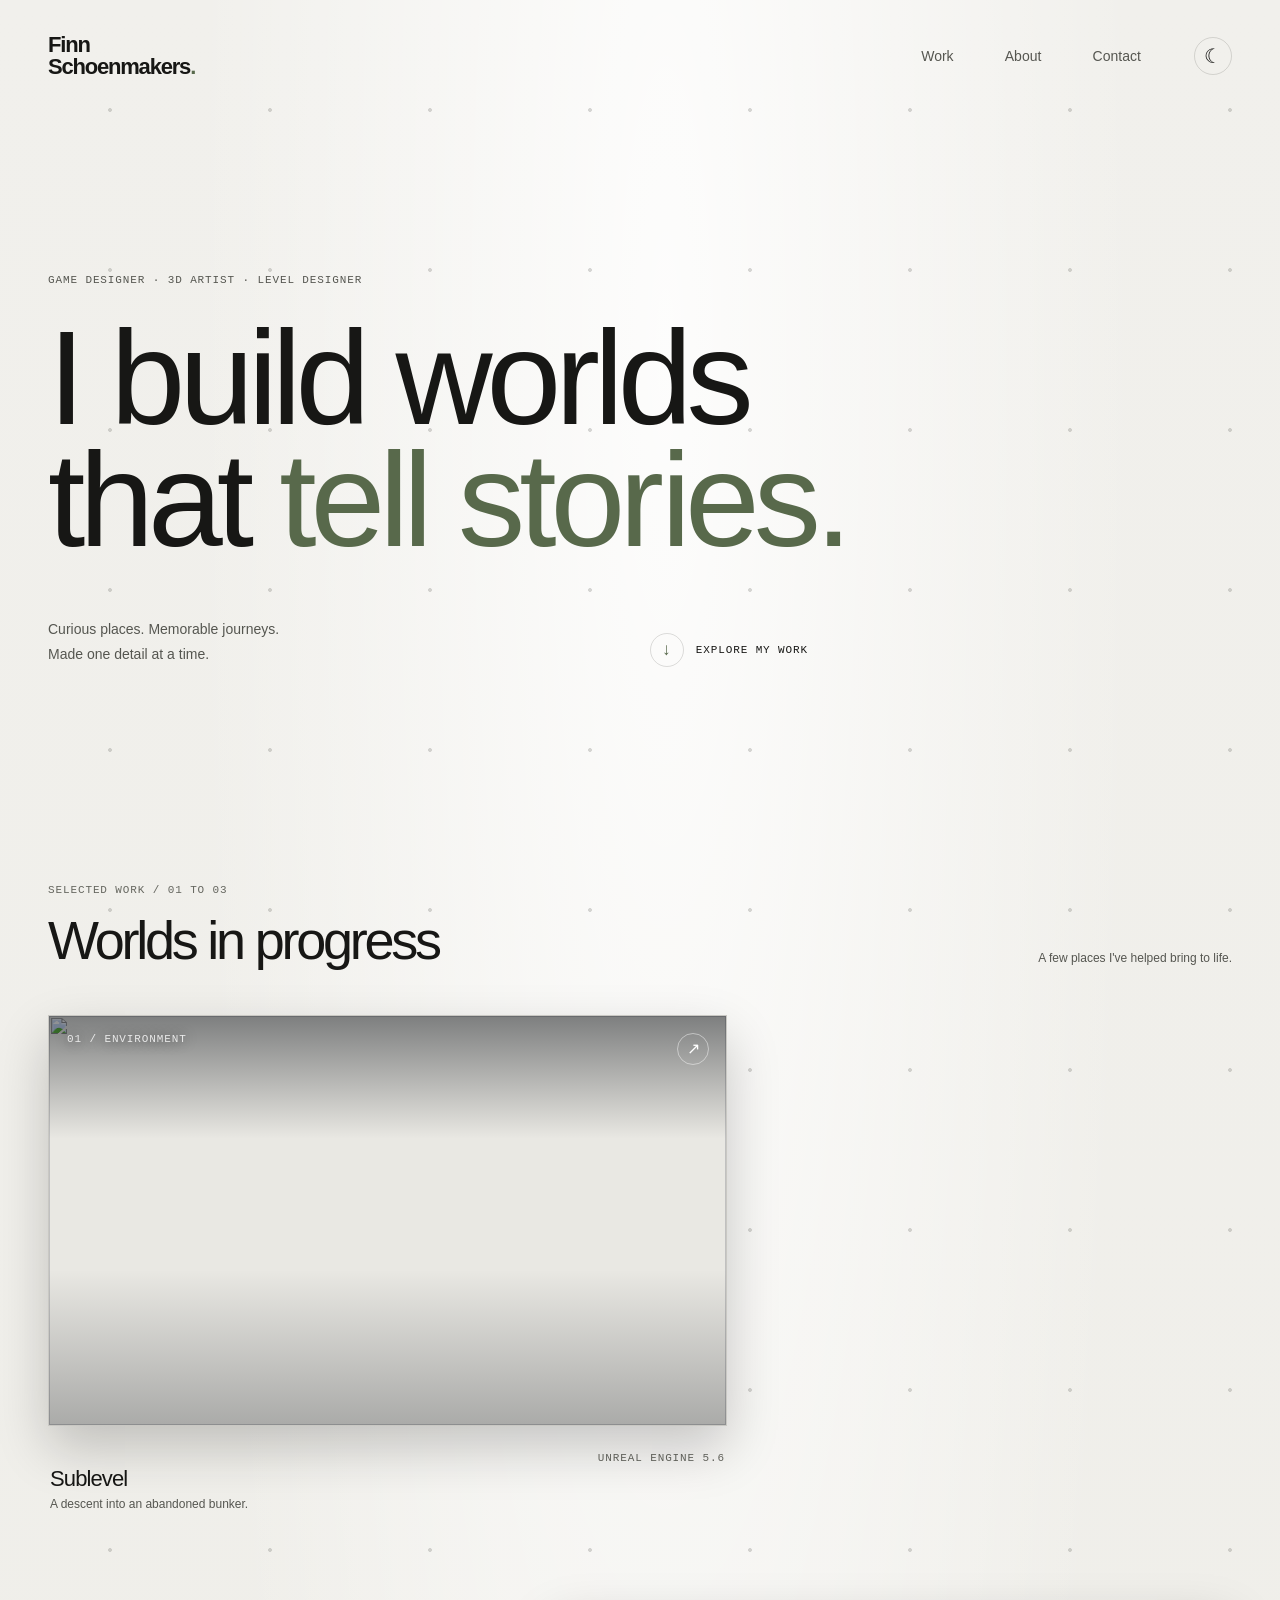
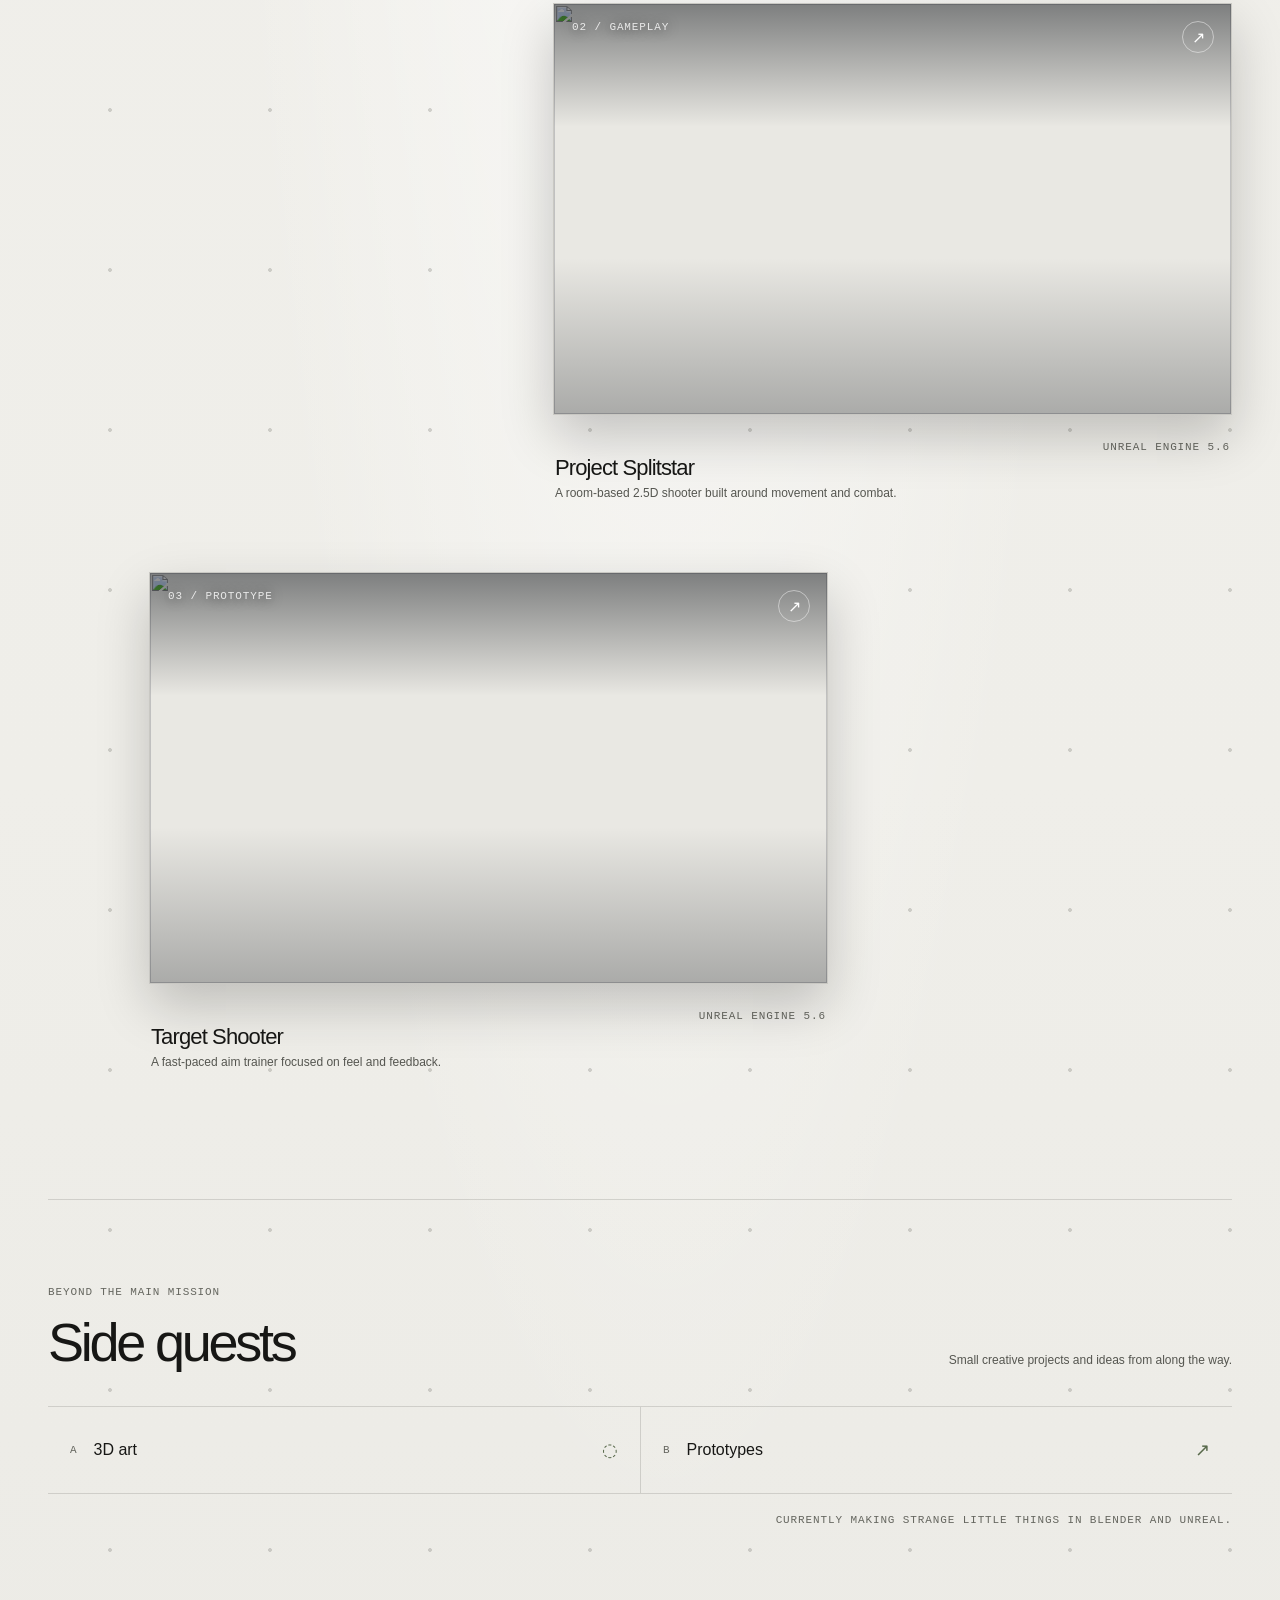
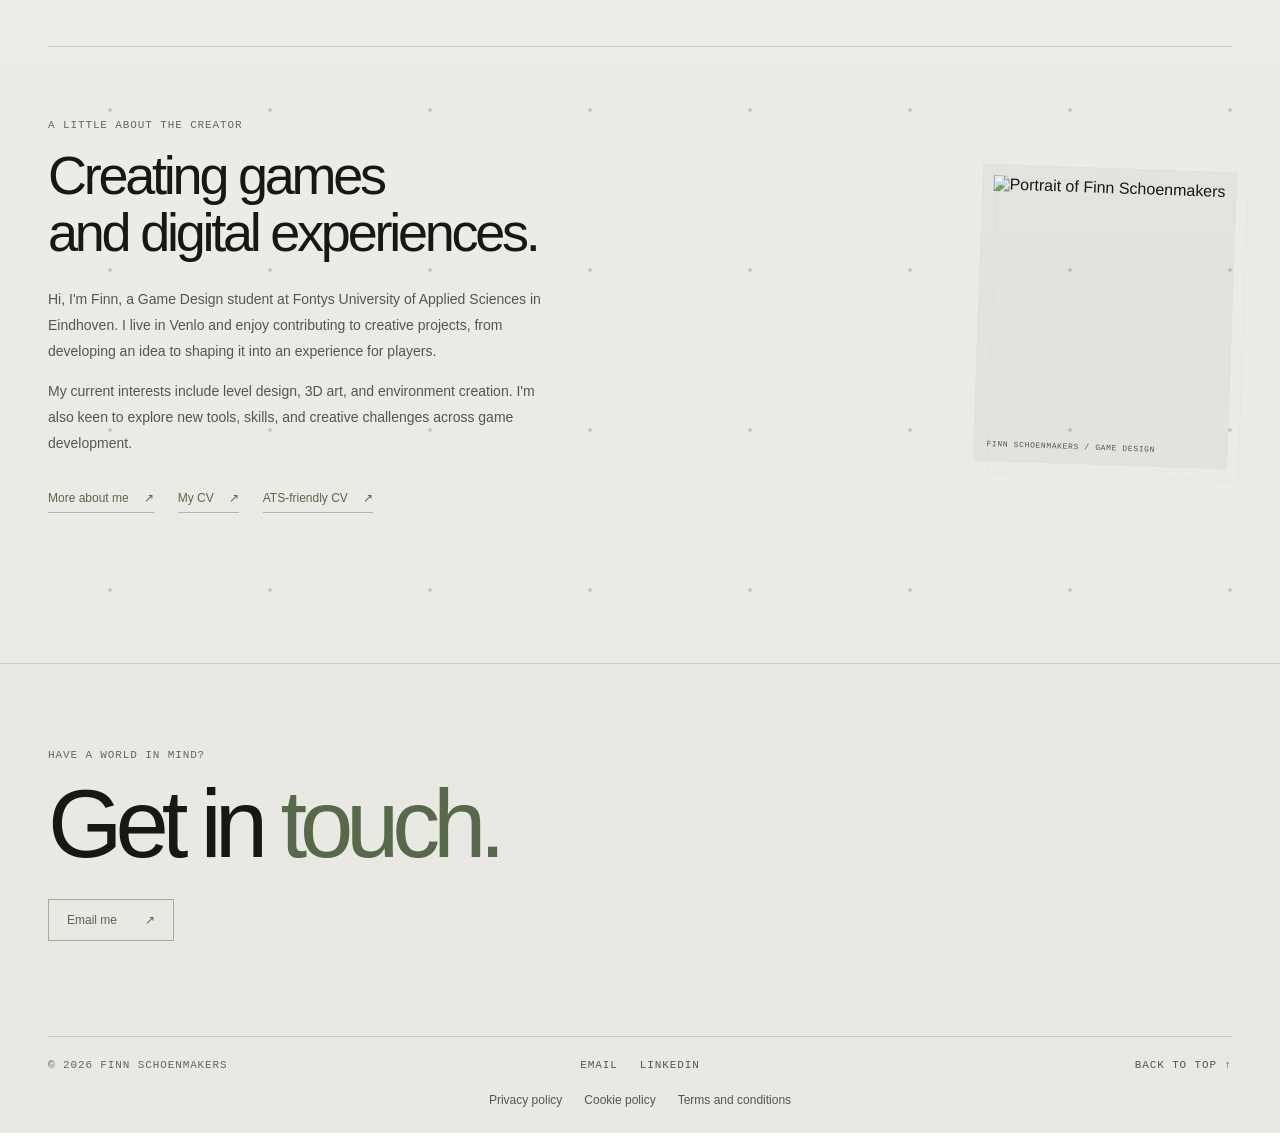
==== commit d2569d3a: "changed cv name" ====
--- a/index.html
+++ b/index.html
@@ -121,7 +121,7 @@
                 <p class="about-text">My current interests include level design, 3D art, and environment creation. I'm also keen to explore new tools, skills, and creative challenges across game development.</p>
                 <div class="about-actions">
                     <a class="text-link" href="aboutme.html">More about me <span aria-hidden="true">↗</span></a>
-                    <a class="text-link" href="Files/CV FS.pdf" target="_blank" rel="noopener noreferrer">Designed CV <span aria-hidden="true">↗</span></a>
+                    <a class="text-link" href="Files/CV FS.pdf" target="_blank" rel="noopener noreferrer">My CV <span aria-hidden="true">↗</span></a>
                     <a class="text-link" href="Files/CV ATS.pdf" target="_blank" rel="noopener noreferrer">ATS-friendly CV <span aria-hidden="true">↗</span></a>
                 </div>
             </div>
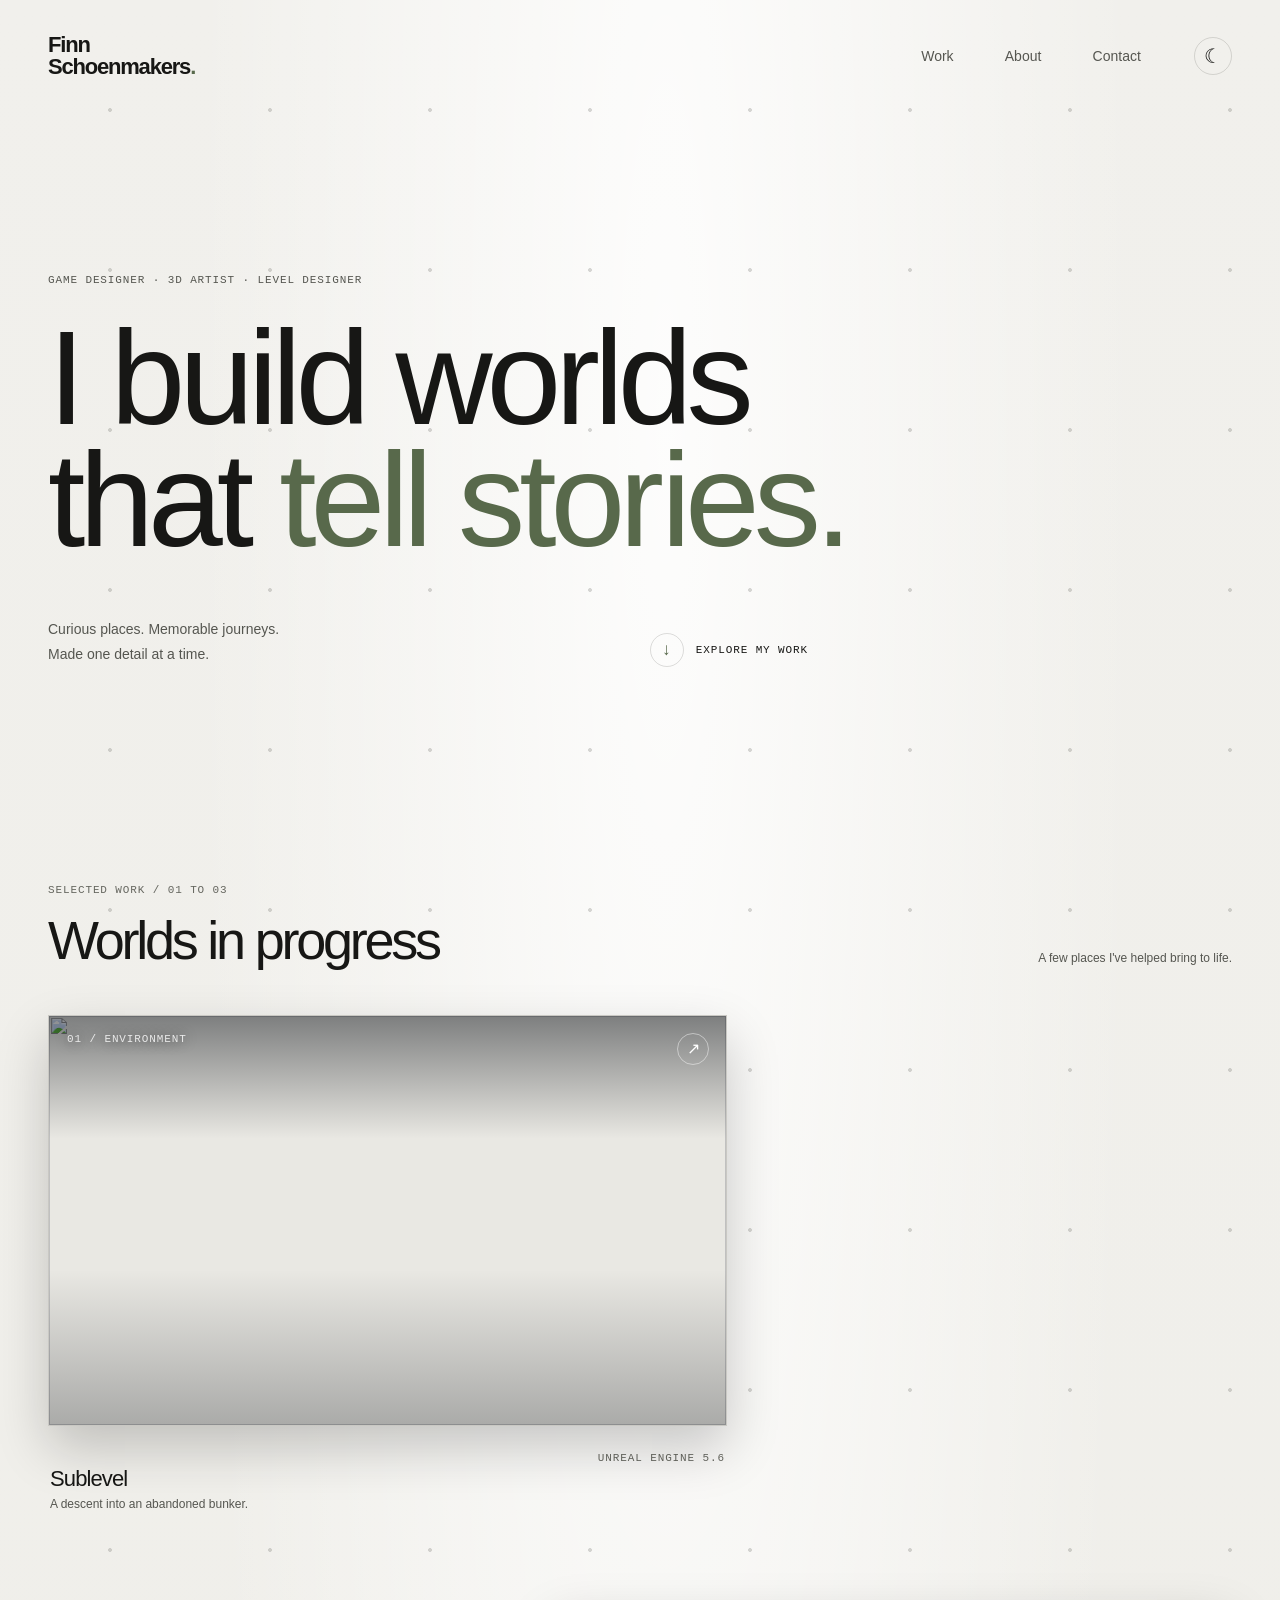
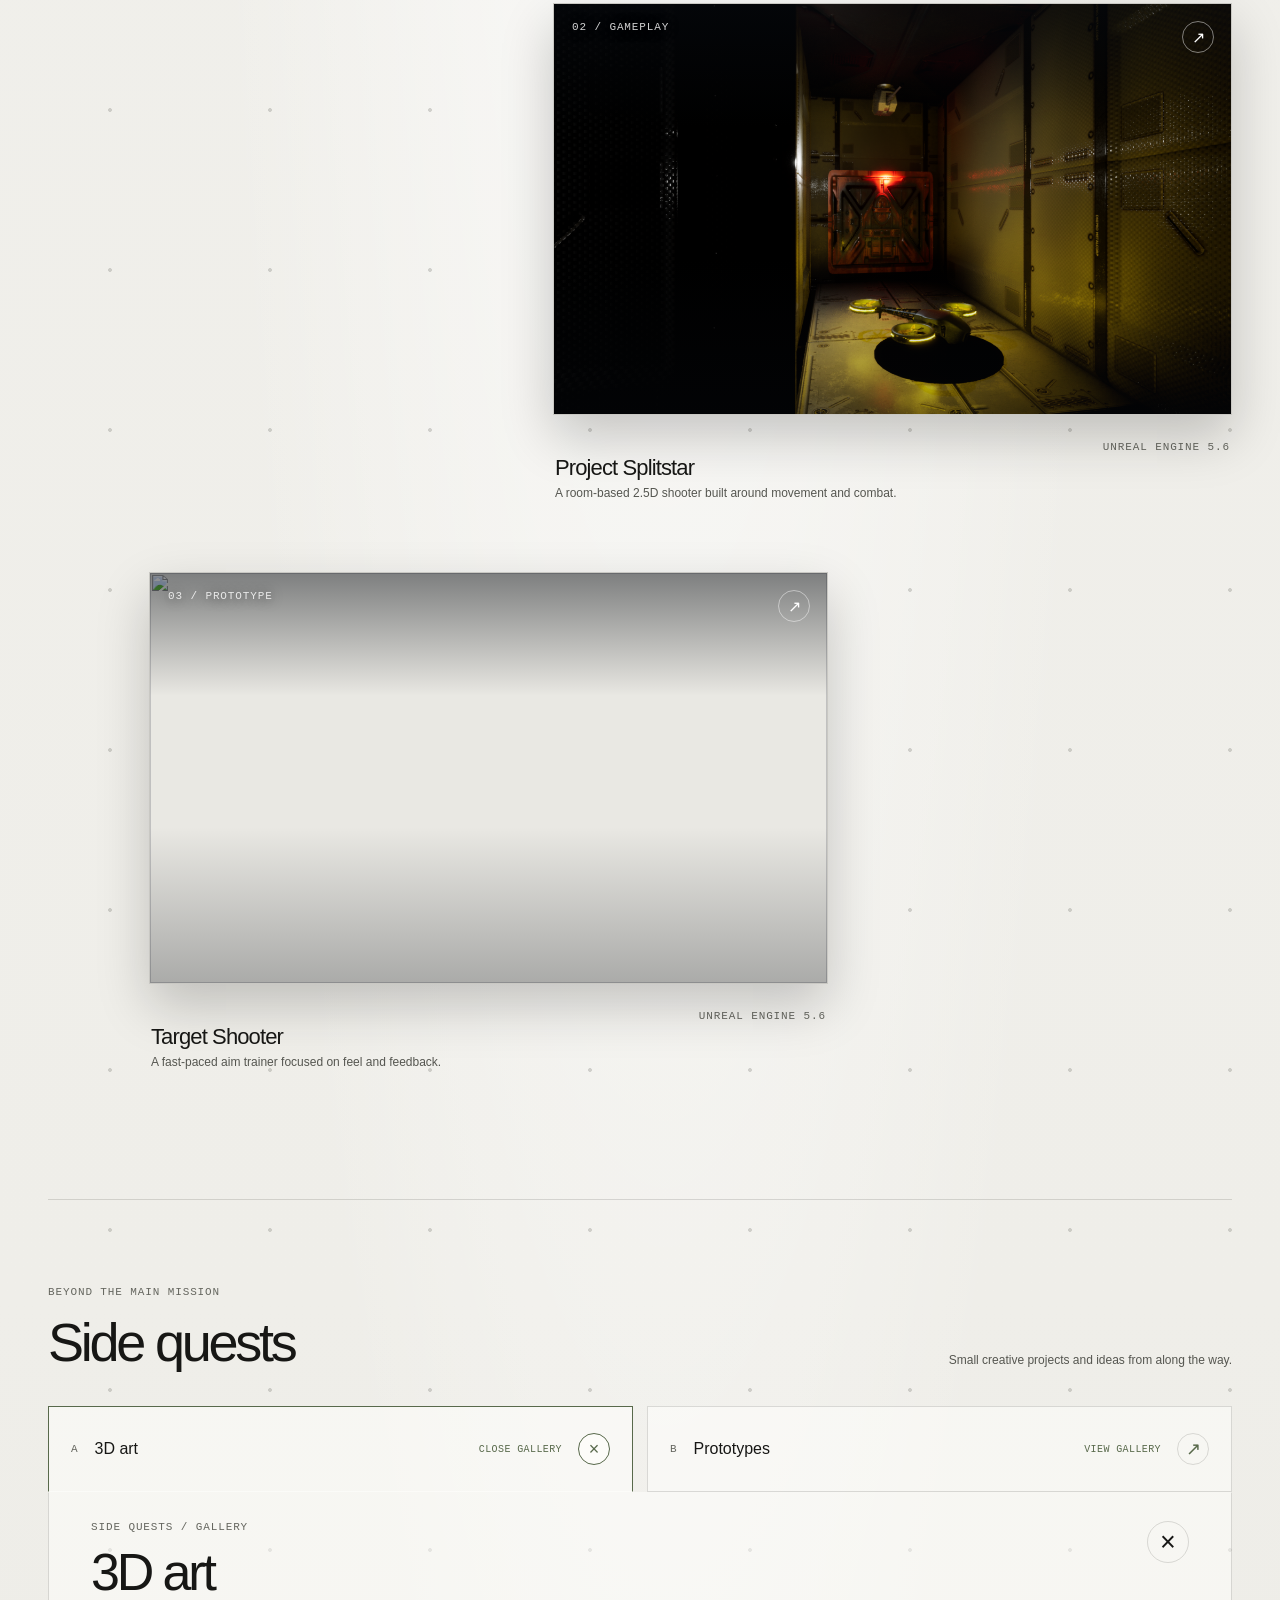
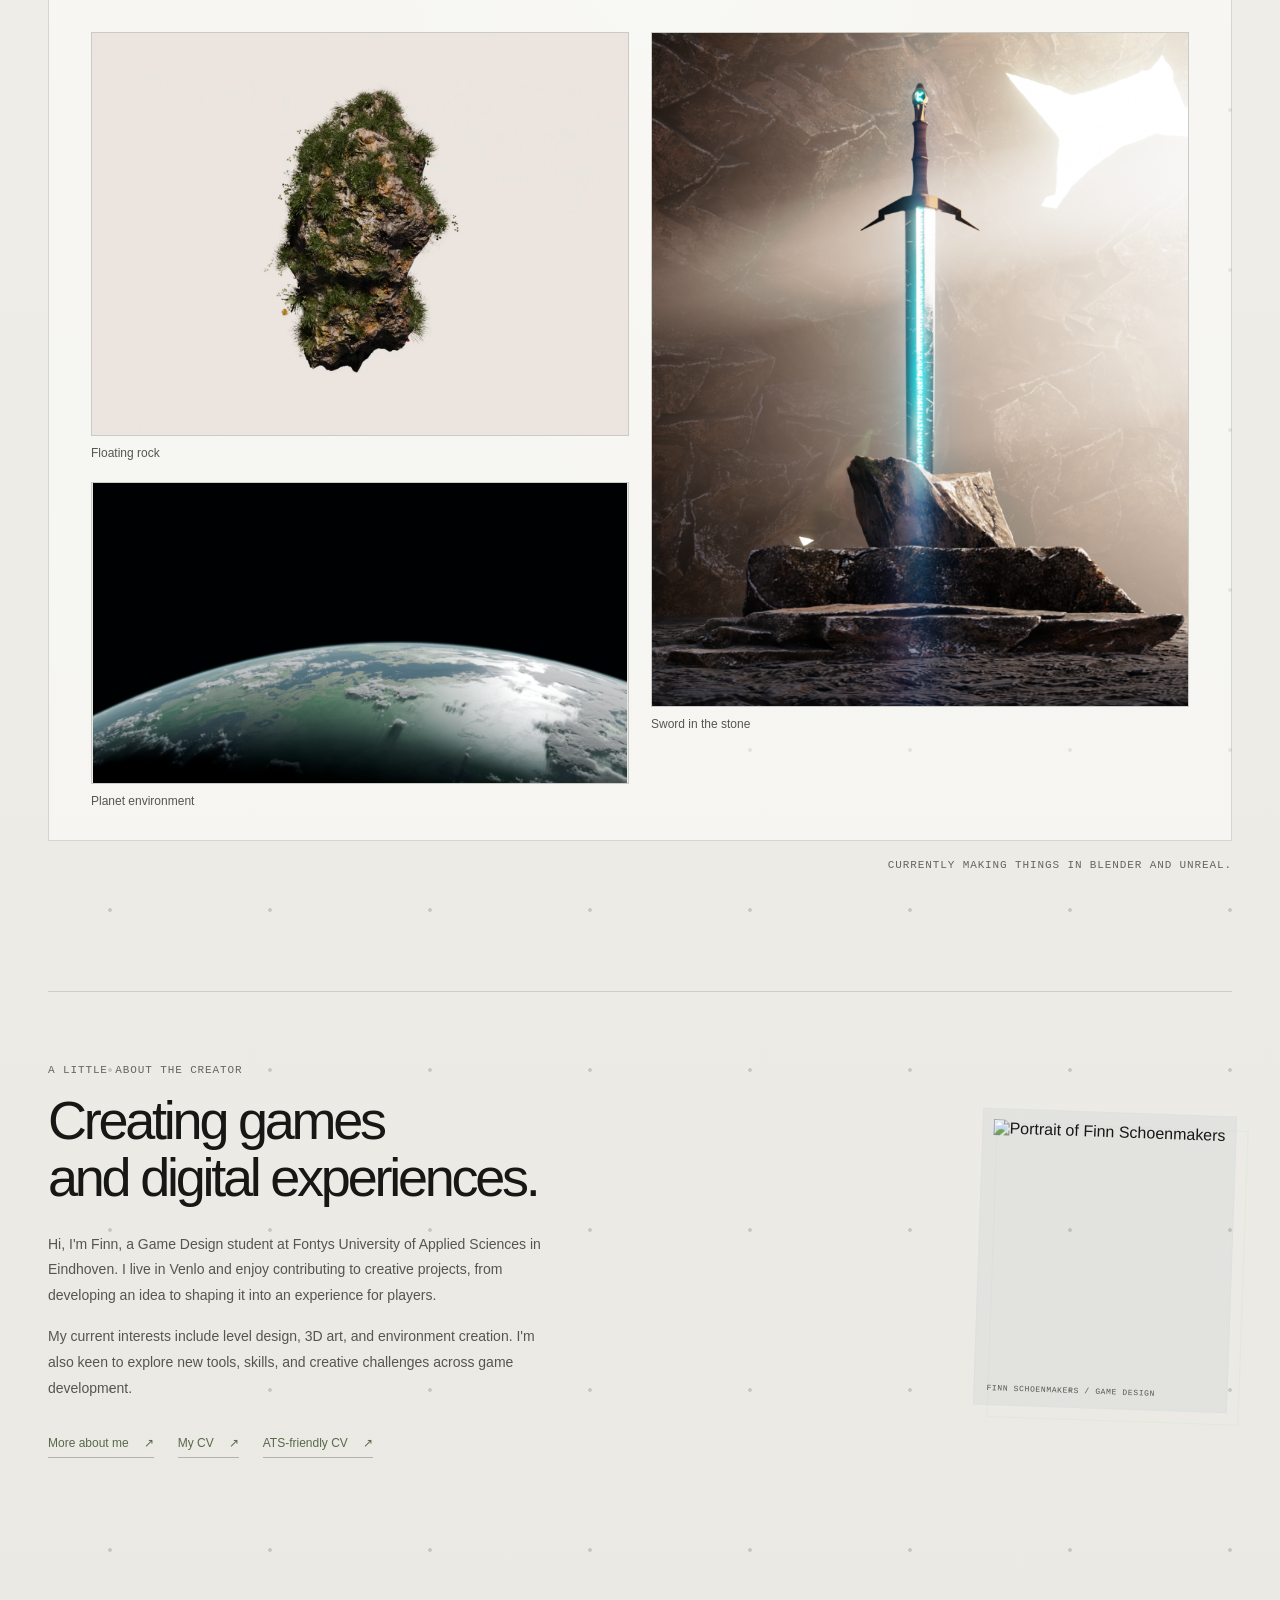
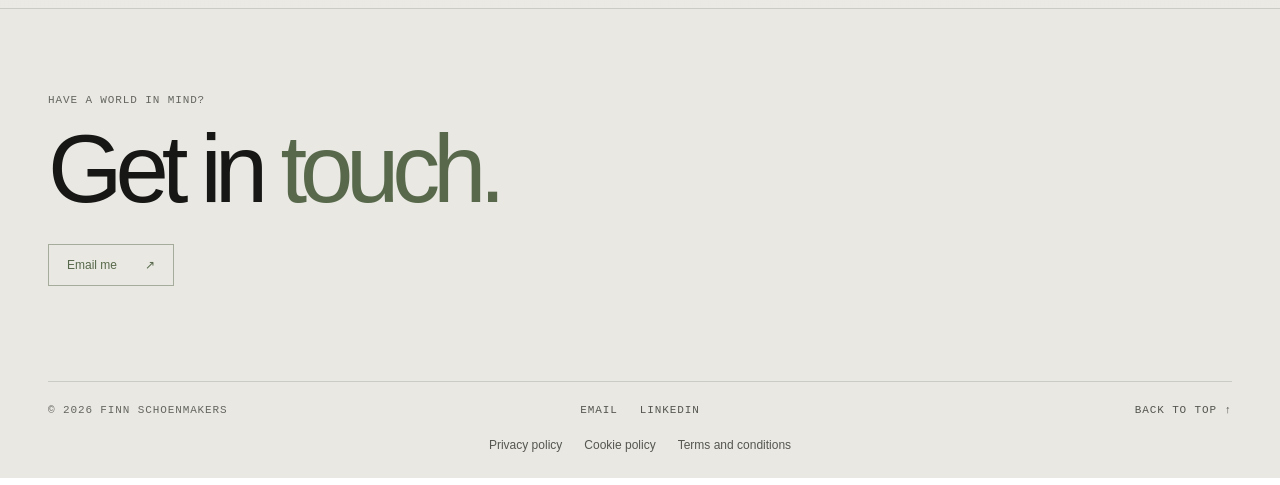
==== commit 32846c8a: "tweaks after metaxis talk" ====
--- a/index.html
+++ b/index.html
@@ -6,7 +6,7 @@
     <meta name="theme-color" content="#f1f0ec">
     <meta name="description" content="Finn Schoenmakers is a game designer and 3D artist building worlds that tell stories.">
     <title>Finn Schoenmakers | Game Designer &amp; 3D Artist</title>
-    <link rel="stylesheet" href="Css/style.css?v=20261013-16">
+    <link rel="stylesheet" href="Css/style.css?v=20261013-17">
     <script src="javaScript/theme.js?v=20261013-1"></script>
     <script src="javaScript/side-quests.js?v=20261012-1" defer></script>
 </head>
@@ -92,10 +92,10 @@
             </div>
             <div class="quest-list">
                 <button class="quest-item" type="button" data-gallery="art" aria-expanded="false" aria-controls="quest-gallery-panel">
-                    <span class="quest-index">A</span><span>3D art</span><span class="quest-mark" aria-hidden="true">◌</span>
+                    <span class="quest-index">A</span><span class="quest-title">3D art</span><span class="quest-action">View gallery</span><span class="quest-mark" aria-hidden="true">↗</span>
                 </button>
                 <button class="quest-item" type="button" data-gallery="prototypes" aria-expanded="false" aria-controls="quest-gallery-panel">
-                    <span class="quest-index">B</span><span>Prototypes</span><span class="quest-mark" aria-hidden="true">↗</span>
+                    <span class="quest-index">B</span><span class="quest-title">Prototypes</span><span class="quest-action">View gallery</span><span class="quest-mark" aria-hidden="true">↗</span>
                 </button>
             </div>
             <section class="quest-gallery-panel" id="quest-gallery-panel" aria-labelledby="quest-gallery-title" aria-hidden="true" inert>
@@ -110,7 +110,7 @@
                     <div class="quest-gallery" id="quest-gallery-content"></div>
                 </div>
             </section>
-            <p class="quest-footnote">Currently making strange little things in Blender and Unreal.</p>
+            <p class="quest-footnote">Currently making things in Blender and Unreal.</p>
         </section>
 
         <section class="about-section section-shell" id="about" aria-labelledby="about-title">
@@ -137,29 +137,18 @@
             <img src="Images/FloatingRock.png" alt="Floating rock covered in grass and vegetation" loading="lazy" decoding="async">
             <figcaption>Floating rock</figcaption>
         </figure>
-        <figure class="quest-gallery-item">
+        <figure class="quest-gallery-item quest-gallery-item--portrait">
             <img src="Images/3d-art/sword-in-the-stone.png" alt="A glowing sword embedded in a stone pedestal" loading="lazy" decoding="async">
             <figcaption>Sword in the stone</figcaption>
         </figure>
         <figure class="quest-gallery-item">
-            <img src="Images/3d-art/low-poly-crystal.png" alt="A low-poly blue and pink crystal model" loading="lazy" decoding="async">
-            <figcaption>Low-poly crystal</figcaption>
-        </figure>
-        <figure class="quest-gallery-item">
-            <img src="Images/3d-art/low-poly-workbench.png" alt="A low-poly workbench and stool modeled in 3D" loading="lazy" decoding="async">
-            <figcaption>Low-poly workbench</figcaption>
-        </figure>
-        <figure class="quest-gallery-item">
-            <img src="Images/3d-art/water-ripple-study.png" alt="A 3D water surface with concentric ripples and droplets" loading="lazy" decoding="async">
-            <figcaption>Water ripple</figcaption>
+            <img class="quest-gallery-image--landscape" src="Images/3d-art/planet-first-time.png" alt="A detailed green planet seen from orbit, with clouds and sunlight along the horizon" loading="lazy" decoding="async">
+            <figcaption>Planet environment</figcaption>
         </figure>
     </template>
 
     <template id="gallery-prototypes">
-        <figure class="quest-gallery-item">
-            <img src="Images/Targetshooter.gif" alt="Animated gameplay from the Target Shooter prototype" loading="lazy" decoding="async">
-            <figcaption>Target Shooter gameplay</figcaption>
-        </figure>
+        <p class="quest-gallery-empty">I'm currently working on new prototypes. Check back soon to see what I'm making.</p>
     </template>
 
     <footer class="footer" id="contact">
--- a/Css/style.css
+++ b/Css/style.css
@@ -497,8 +497,7 @@
 .quest-list {
     display: grid;
     grid-template-columns: repeat(2, 1fr);
-    border-top: 1px solid var(--line);
-    border-bottom: 1px solid var(--line);
+    gap: 14px;
 }
 
 .quest-item {
@@ -507,18 +506,26 @@
     gap: 16px;
     min-height: 86px;
     padding: 0 22px;
-    border: 0;
-    background: transparent;
+    border: 1px solid var(--line);
+    background: var(--surface-soft);
     color: var(--ink);
     cursor: pointer;
     font-family: var(--display);
     font-size: 16px;
     text-align: left;
-    transition: background 180ms ease;
+    transition: background 180ms ease, border-color 180ms ease, transform 180ms ease;
 }
 
 .quest-item:hover {
+    transform: translateY(-2px);
+    border-color: var(--mint);
     background: var(--surface-tint);
+}
+
+.quest-item[aria-expanded="true"] {
+    border-color: var(--mint);
+    border-bottom-color: var(--surface-soft);
+    background: var(--surface-soft);
 }
 
 .quest-item:focus-visible {
@@ -528,23 +535,37 @@
     outline-offset: -4px;
 }
 
-.quest-item + .quest-item {
-    border-left: 1px solid var(--line);
-}
-
 .quest-index {
     color: var(--soft);
 }
 
-.quest-mark {
+.quest-action {
     margin-left: auto;
     color: var(--mint);
+    font-family: var(--mono);
+    font-size: 10px;
+    letter-spacing: 0.04em;
+    text-transform: uppercase;
+    white-space: nowrap;
+}
+
+.quest-mark {
+    display: grid;
+    width: 32px;
+    height: 32px;
+    flex: 0 0 auto;
+    place-items: center;
+    border: 1px solid var(--line);
+    border-radius: 50%;
+    color: var(--mint);
     font-size: 18px;
-    transition: transform 180ms ease;
-}
-
-.quest-item:hover .quest-mark {
-    transform: translateX(4px);
+    transition: background 180ms ease, border-color 180ms ease;
+}
+
+.quest-item:hover .quest-mark,
+.quest-item[aria-expanded="true"] .quest-mark {
+    border-color: var(--mint);
+    background: var(--surface);
 }
 
 .quest-footnote {
@@ -564,7 +585,7 @@
 
 .quest-gallery-panel.is-open {
     grid-template-rows: 1fr;
-    margin-top: 32px;
+    margin-top: 0;
     opacity: 1;
 }
 
@@ -580,6 +601,7 @@
     padding-top: 28px;
     padding-bottom: 32px;
     border-color: var(--line);
+    border-top-color: transparent;
     background: var(--surface-soft);
 }
 
@@ -651,10 +673,35 @@
     object-fit: cover;
 }
 
+.quest-gallery-item--portrait img {
+    height: auto;
+    aspect-ratio: auto;
+    object-fit: contain;
+}
+
+.quest-gallery-item--portrait {
+    grid-row: span 2;
+}
+
+.quest-gallery-item img.quest-gallery-image--landscape {
+    aspect-ratio: 16 / 9;
+    object-fit: contain;
+}
+
 .quest-gallery-item figcaption {
     margin-top: 10px;
     color: var(--muted);
     font-size: 12px;
+}
+
+.quest-gallery-empty {
+    grid-column: 1 / -1;
+    padding: 28px 20px;
+    border: 1px dashed var(--line);
+    color: var(--muted);
+    font-size: 14px;
+    line-height: 1.7;
+    text-align: center;
 }
 
 .about-section {
@@ -954,6 +1001,52 @@
     padding: 80px 0;
 }
 
+.about-page .main-container {
+    min-height: 0;
+    align-items: flex-start;
+    padding: 48px 0 72px;
+}
+
+.about-page .bio-card {
+    max-width: 960px;
+    margin: 0 auto;
+}
+
+.about-page .project-title {
+    margin: 0 0 8px;
+}
+
+.about-page .project-type {
+    margin-bottom: 24px;
+}
+
+.about-page .cv-section {
+    margin: 0;
+}
+
+.about-page .bio-text {
+    max-width: none;
+}
+
+.about-page .bio-text + .bio-text {
+    margin-top: 18px;
+}
+
+.about-page .bio-text:last-child {
+    display: flex;
+    flex-wrap: wrap;
+    gap: 12px;
+    margin-top: 28px;
+}
+
+.about-page .bio-text:last-child br {
+    display: none;
+}
+
+.about-page .cv-link {
+    margin-top: 0;
+}
+
 .bio-card {
     width: 100%;
     padding: clamp(28px, 5vw, 58px);
@@ -1292,11 +1385,6 @@
         padding: 0 12px;
     }
 
-    .quest-item + .quest-item {
-        border-top: 1px solid var(--line);
-        border-left: 0;
-    }
-
     .quest-gallery-panel-inner {
         padding-right: 18px;
         padding-left: 18px;
@@ -1304,6 +1392,10 @@
 
     .quest-gallery {
         grid-template-columns: 1fr;
+    }
+
+    .quest-gallery-item--portrait {
+        grid-row: auto;
     }
 
     .quest-footnote {
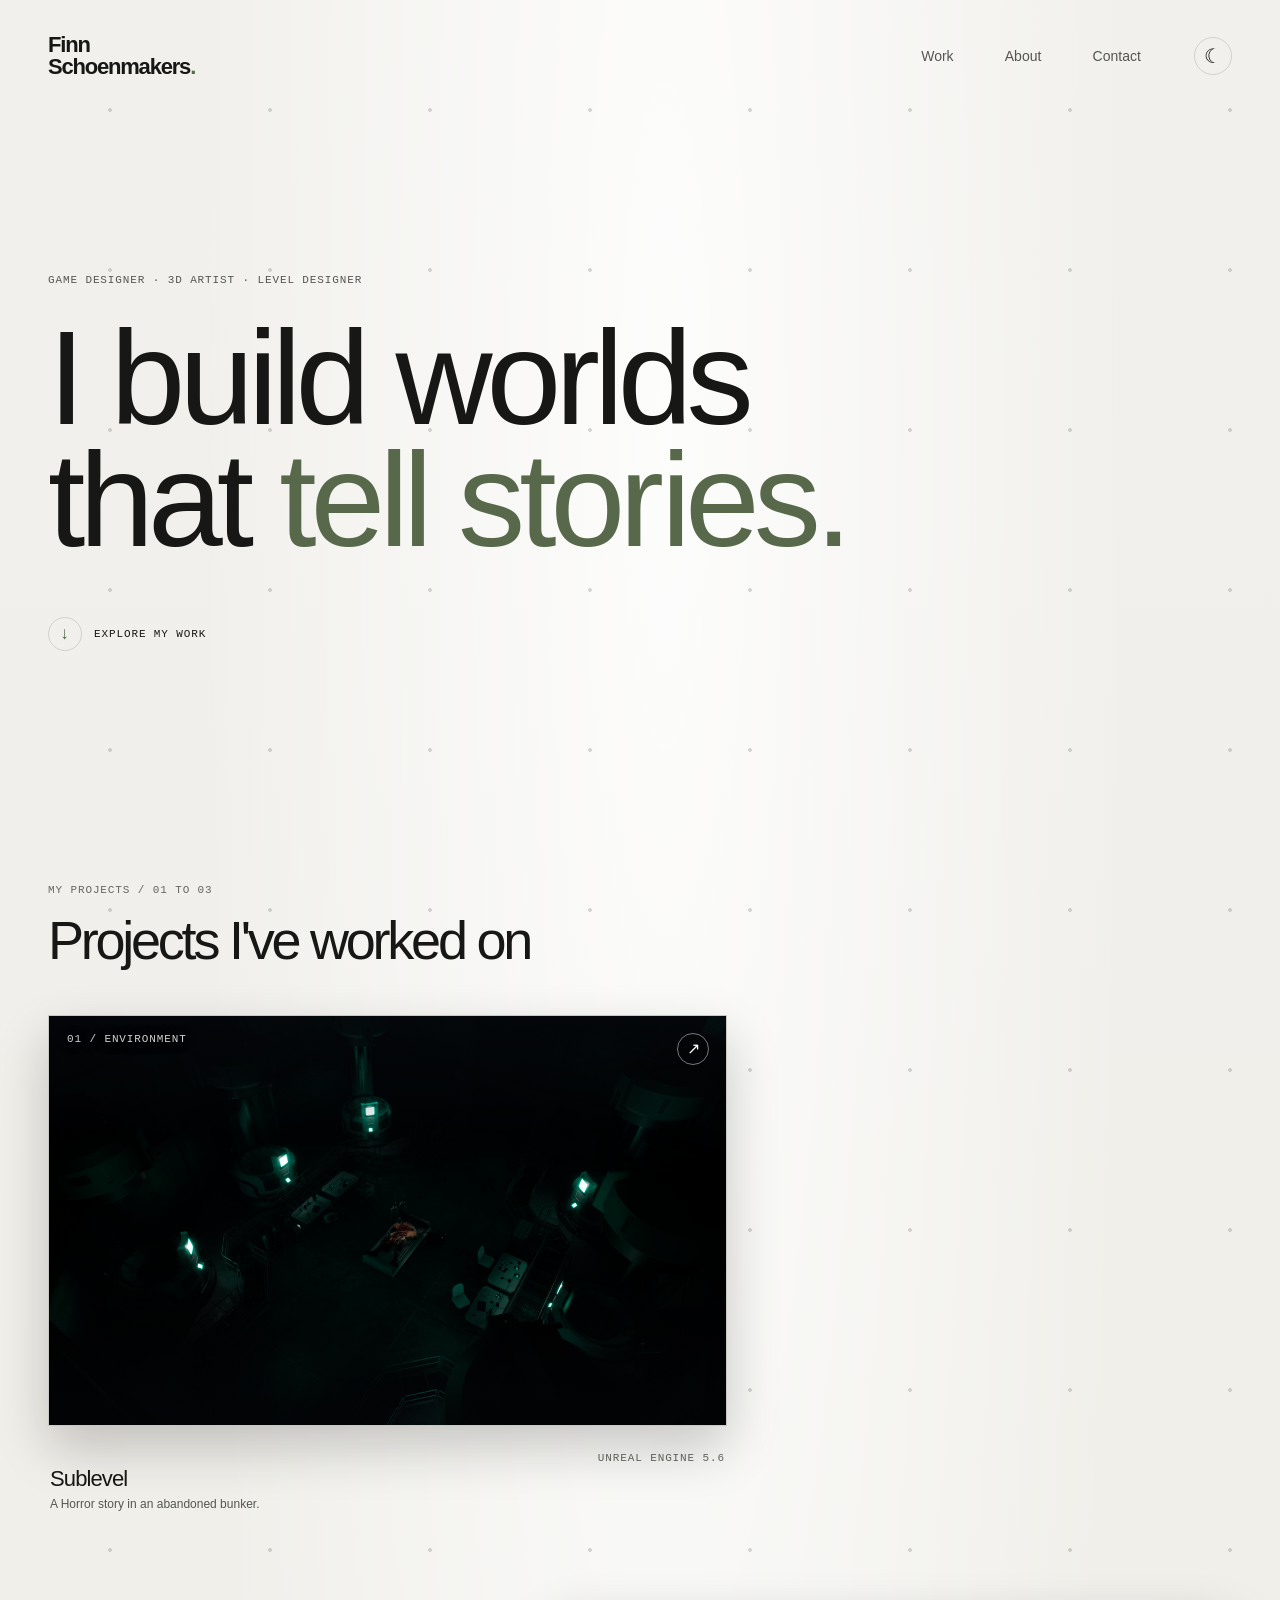
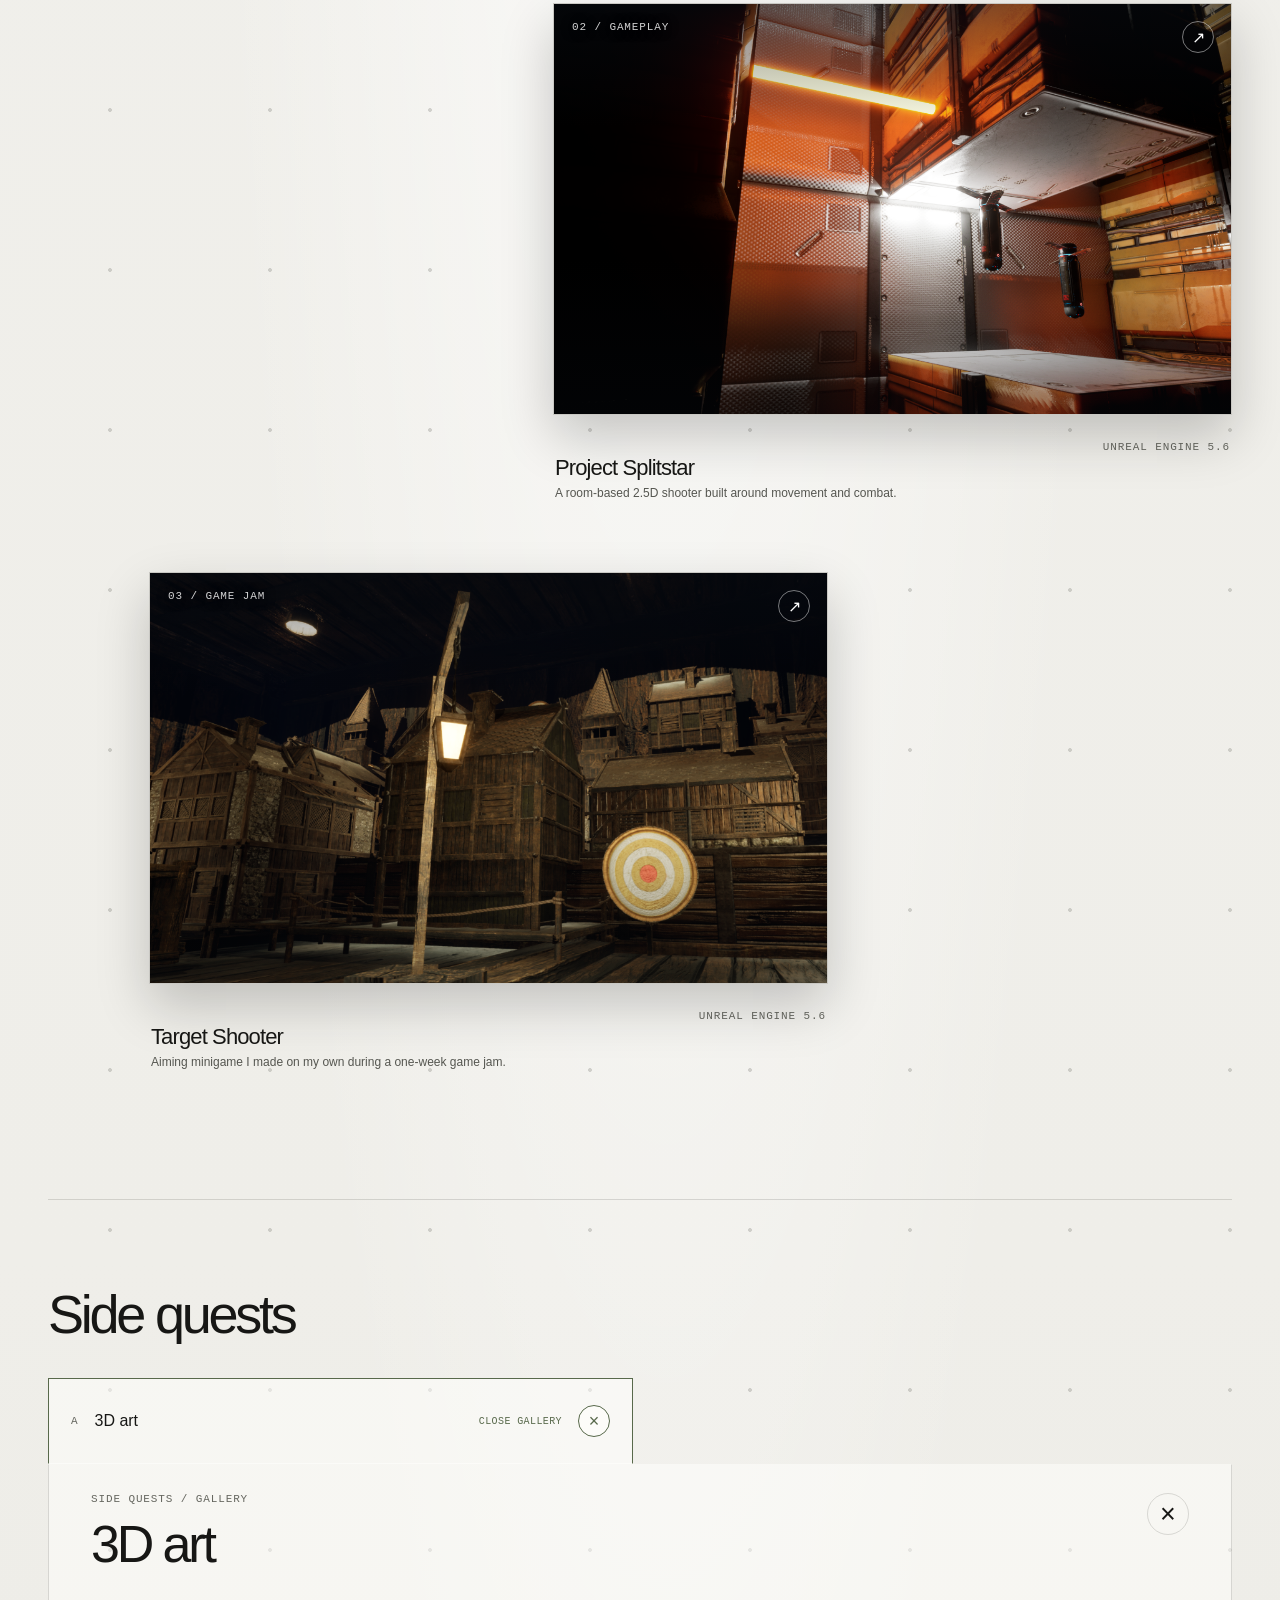
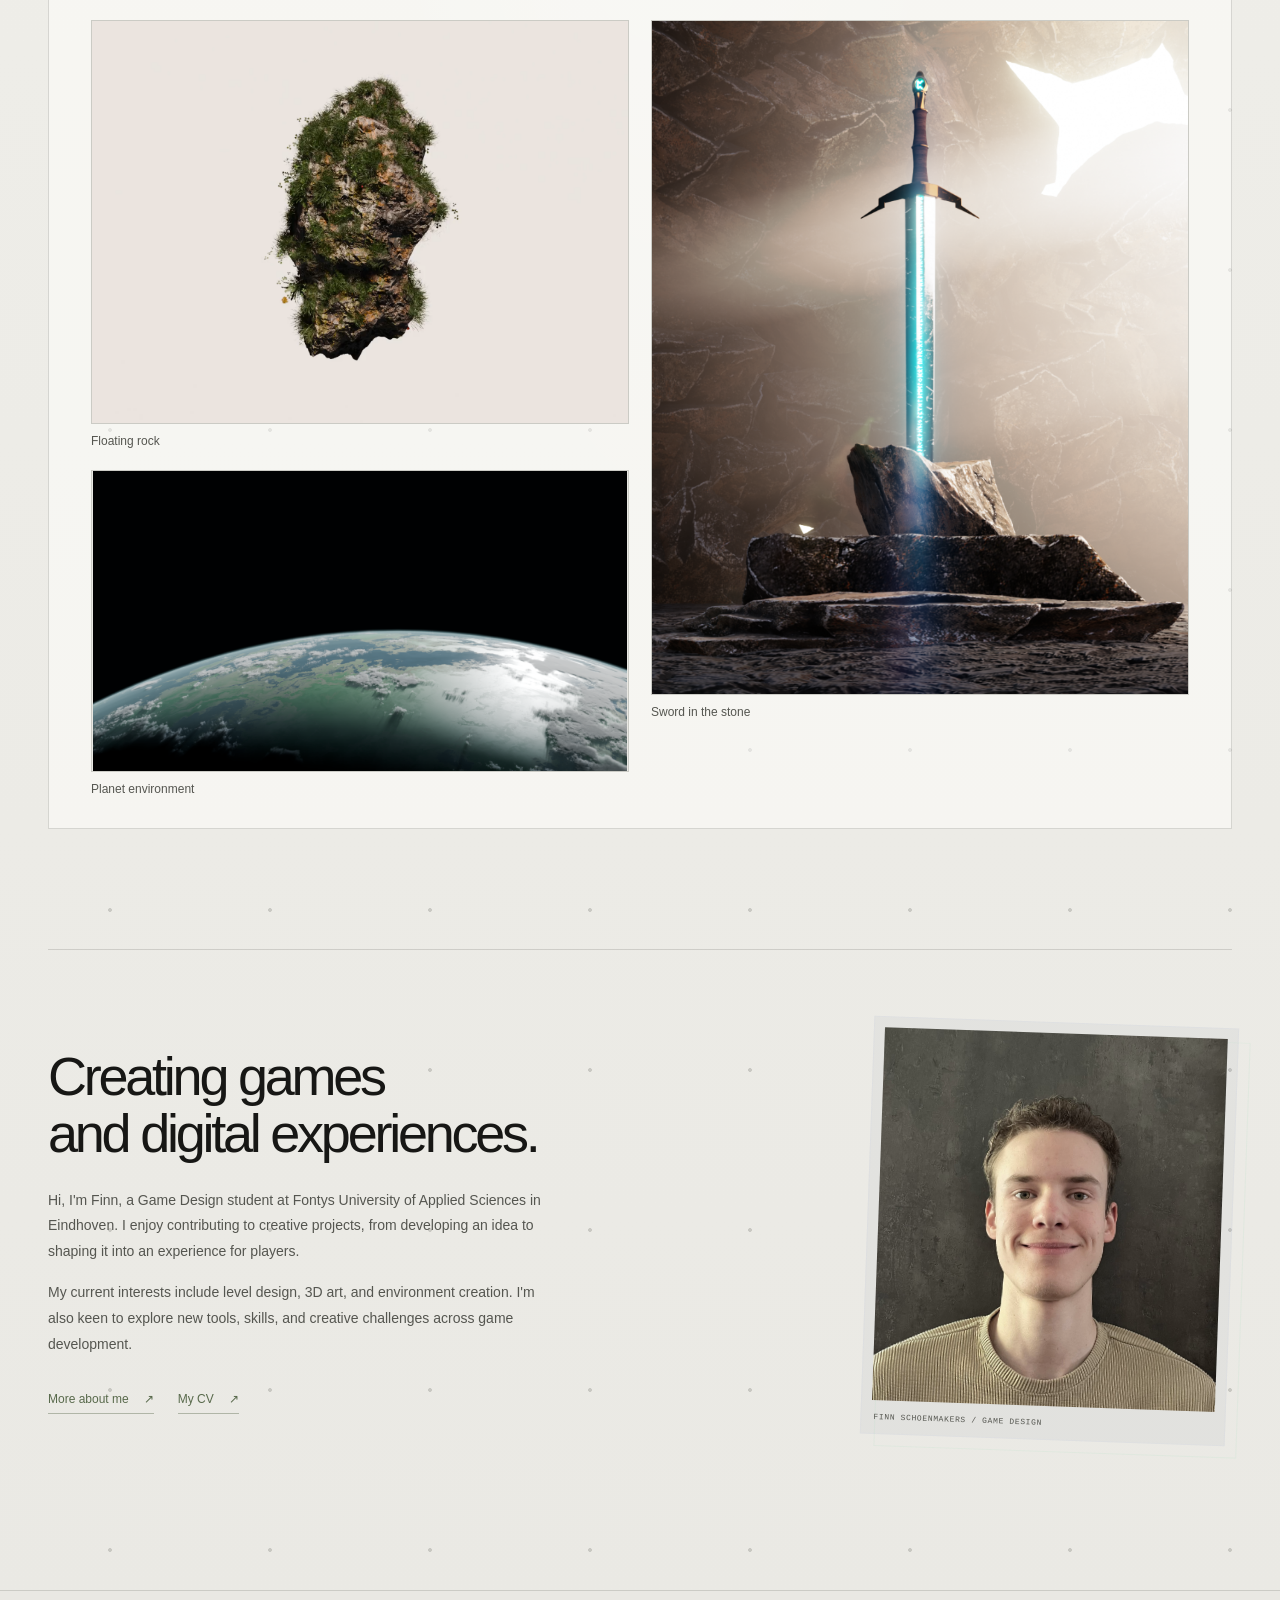
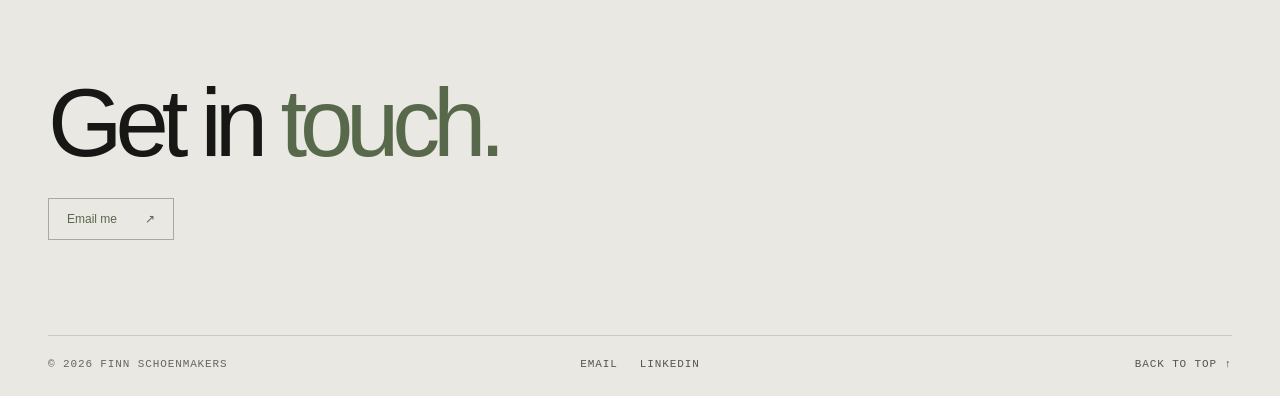
==== commit a874ec2e: "made the website ready to send to companys" ====
--- a/index.html
+++ b/index.html
@@ -6,9 +6,10 @@
     <meta name="theme-color" content="#f1f0ec">
     <meta name="description" content="Finn Schoenmakers is a game designer and 3D artist building worlds that tell stories.">
     <title>Finn Schoenmakers | Game Designer &amp; 3D Artist</title>
-    <link rel="stylesheet" href="Css/style.css?v=20261013-17">
-    <script src="javaScript/theme.js?v=20261013-1"></script>
-    <script src="javaScript/side-quests.js?v=20261012-1" defer></script>
+    <link rel="stylesheet" href="Css/style.css?v=20261108-2">
+    <script src="javaScript/theme.js?v=20261108-1"></script>
+    <script src="javaScript/email-copy.js?v=20261108-1" defer></script>
+    <script src="javaScript/side-quests.js?v=20261108-1" defer></script>
 </head>
 <body class="home-page">
     <a class="skip-link" href="#main-content">Skip to main content</a>
@@ -29,7 +30,6 @@
             <p class="hero-kicker">Game designer · 3D artist · Level designer</p>
             <h1 id="hero-title">I build worlds<br>that <span>tell sto<span>r</span><span class="hero-story-kerning">i</span>es.</span></h1>
             <div class="hero-bottom">
-                <p class="hero-note">Curious places. Memorable journeys.<br>Made one detail at a time.</p>
                 <a class="scroll-cue" href="#work"><span class="scroll-arrow" aria-hidden="true">↓</span><span>Explore my work</span></a>
             </div>
         </section>
@@ -37,30 +37,29 @@
         <section class="work-section section-shell" id="work" aria-labelledby="work-title">
             <div class="section-heading">
                 <div>
-                    <p class="eyebrow">Selected work / 01 to 03</p>
-                    <h2 id="work-title">Worlds in progress</h2>
+                    <p class="eyebrow">My projects / 01 to 03</p>
+                    <h2 id="work-title">Projects I've worked on</h2>
                 </div>
-                <p class="section-aside">A few places I've helped bring to life.</p>
             </div>
 
             <div class="projects-grid">
                 <a href="projectSublevel.html" class="project-card project-card--sublevel">
                     <div class="project-image">
-                        <img src="Images/SublevelMainMenu.png" alt="" loading="lazy" decoding="async">
+                        <img src="Images/Index images/SublevelMainMenu.png" alt="" loading="lazy" decoding="async">
                         <span class="project-number">01 / ENVIRONMENT</span>
-                        <span class="project-open" aria-hidden="true">↗</span>
+                        <span class="project-open" aria-hidden="true">↗︎</span>
                     </div>
                     <div class="project-meta">
-                        <div><h3 class="project-title">Sublevel</h3><p class="project-description">A descent into an abandoned bunker.</p></div>
+                        <div><h3 class="project-title">Sublevel</h3><p class="project-description">A Horror story in an abandoned bunker.</p></div>
                         <span class="project-engine">Unreal Engine 5.6</span>
                     </div>
                 </a>
 
                 <a href="projectSplitstar.html" class="project-card project-card--splitstar">
                     <div class="project-image">
-                        <img src="Images/ProjectSplitstar.png" alt="" loading="lazy" decoding="async">
+                        <img src="Images/Index images/ProjectSplitstar.png" alt="" loading="lazy" decoding="async">
                         <span class="project-number">02 / GAMEPLAY</span>
-                        <span class="project-open" aria-hidden="true">↗</span>
+                        <span class="project-open" aria-hidden="true">↗︎</span>
                     </div>
                     <div class="project-meta">
                         <div><h3 class="project-title">Project Splitstar</h3><p class="project-description">A room-based 2.5D shooter built around movement and combat.</p></div>
@@ -70,12 +69,12 @@
 
                 <a href="targetShooter.html" class="project-card project-card--target">
                     <div class="project-image">
-                        <img src="Images/Targetshooter.png" alt="" loading="lazy" decoding="async">
-                        <span class="project-number">03 / PROTOTYPE</span>
-                        <span class="project-open" aria-hidden="true">↗</span>
+                        <img src="Images/Index images/TargetShooterindex.png" alt="" loading="lazy" decoding="async">
+                        <span class="project-number">03 / GAME JAM</span>
+                        <span class="project-open" aria-hidden="true">↗︎</span>
                     </div>
                     <div class="project-meta">
-                        <div><h3 class="project-title">Target Shooter</h3><p class="project-description">A fast-paced aim trainer focused on feel and feedback.</p></div>
+                        <div><h3 class="project-title">Target Shooter</h3><p class="project-description">Aiming minigame I made on my own during a one-week game jam.</p></div>
                         <span class="project-engine">Unreal Engine 5.6</span>
                     </div>
                 </a>
@@ -85,17 +84,12 @@
         <section class="side-quests section-shell" aria-labelledby="side-quests-title">
             <div class="section-heading section-heading--center">
                 <div>
-                    <p class="eyebrow">Beyond the main mission</p>
                     <h2 id="side-quests-title">Side quests</h2>
                 </div>
-                <p class="section-aside">Small creative projects and ideas from along the way.</p>
             </div>
             <div class="quest-list">
                 <button class="quest-item" type="button" data-gallery="art" aria-expanded="false" aria-controls="quest-gallery-panel">
-                    <span class="quest-index">A</span><span class="quest-title">3D art</span><span class="quest-action">View gallery</span><span class="quest-mark" aria-hidden="true">↗</span>
-                </button>
-                <button class="quest-item" type="button" data-gallery="prototypes" aria-expanded="false" aria-controls="quest-gallery-panel">
-                    <span class="quest-index">B</span><span class="quest-title">Prototypes</span><span class="quest-action">View gallery</span><span class="quest-mark" aria-hidden="true">↗</span>
+                    <span class="quest-index">A</span><span class="quest-title">3D art</span><span class="quest-action">View gallery</span><span class="quest-mark" aria-hidden="true">↗︎</span>
                 </button>
             </div>
             <section class="quest-gallery-panel" id="quest-gallery-panel" aria-labelledby="quest-gallery-title" aria-hidden="true" inert>
@@ -110,23 +104,20 @@
                     <div class="quest-gallery" id="quest-gallery-content"></div>
                 </div>
             </section>
-            <p class="quest-footnote">Currently making things in Blender and Unreal.</p>
         </section>
 
         <section class="about-section section-shell" id="about" aria-labelledby="about-title">
             <div class="about-copy">
-                <p class="eyebrow">A little about the creator</p>
                 <h2 id="about-title">Creating games<br>and digital experiences.</h2>
-                <p class="about-text">Hi, I'm Finn, a Game Design student at Fontys University of Applied Sciences in Eindhoven. I live in Venlo and enjoy contributing to creative projects, from developing an idea to shaping it into an experience for players.</p>
+                <p class="about-text">Hi, I'm Finn, a Game Design student at Fontys University of Applied Sciences in Eindhoven. I enjoy contributing to creative projects, from developing an idea to shaping it into an experience for players.</p>
                 <p class="about-text">My current interests include level design, 3D art, and environment creation. I'm also keen to explore new tools, skills, and creative challenges across game development.</p>
                 <div class="about-actions">
-                    <a class="text-link" href="aboutme.html">More about me <span aria-hidden="true">↗</span></a>
-                    <a class="text-link" href="Files/CV FS.pdf" target="_blank" rel="noopener noreferrer">My CV <span aria-hidden="true">↗</span></a>
-                    <a class="text-link" href="Files/CV ATS.pdf" target="_blank" rel="noopener noreferrer">ATS-friendly CV <span aria-hidden="true">↗</span></a>
+                    <a class="text-link" href="aboutme.html">More about me <span aria-hidden="true">↗︎</span></a>
+                    <a class="text-link" href="Files/CV ATS.pdf" target="_blank" rel="noopener noreferrer">My CV <span aria-hidden="true">↗︎</span></a>
                 </div>
             </div>
             <div class="about-portrait">
-                <img src="Images/CV foto.jpeg" alt="Portrait of Finn Schoenmakers">
+                <img src="Images/Index images/CV foto.jpeg" alt="Portrait of Finn Schoenmakers">
                 <span class="portrait-caption">FINN SCHOENMAKERS / GAME DESIGN</span>
             </div>
         </section>
@@ -134,28 +125,32 @@
 
     <template id="gallery-art">
         <figure class="quest-gallery-item">
-            <img src="Images/FloatingRock.png" alt="Floating rock covered in grass and vegetation" loading="lazy" decoding="async">
-            <figcaption>Floating rock</figcaption>
+            <button class="quest-gallery-item-button" type="button" aria-expanded="false" aria-controls="art-detail-floating-rock">
+                <img src="Images/3d-art/FloatingRock.png" alt="Floating rock covered in grass and vegetation" loading="lazy" decoding="async">
+                <span class="quest-gallery-item-caption">Floating rock</span>
+            </button>
+            <p class="quest-gallery-item-detail" id="art-detail-floating-rock" hidden>I originally made this floating rock as a background object for the website, but decided to scrap that idea. I had already made the model, though, and still liked it. I also experimented with randomizers in Blender.</p>
         </figure>
         <figure class="quest-gallery-item quest-gallery-item--portrait">
-            <img src="Images/3d-art/sword-in-the-stone.png" alt="A glowing sword embedded in a stone pedestal" loading="lazy" decoding="async">
-            <figcaption>Sword in the stone</figcaption>
+            <button class="quest-gallery-item-button" type="button" aria-expanded="false" aria-controls="art-detail-sword">
+                <img src="Images/3d-art/sword-in-the-stone.png" alt="A glowing sword embedded in a stone pedestal" loading="lazy" decoding="async">
+                <span class="quest-gallery-item-caption">Sword in the stone</span>
+            </button>
+            <p class="quest-gallery-item-detail" id="art-detail-sword" hidden>This was the first thing I ever finished in Blender. It taught me the basics of its different aspects.</p>
         </figure>
         <figure class="quest-gallery-item">
-            <img class="quest-gallery-image--landscape" src="Images/3d-art/planet-first-time.png" alt="A detailed green planet seen from orbit, with clouds and sunlight along the horizon" loading="lazy" decoding="async">
-            <figcaption>Planet environment</figcaption>
+            <button class="quest-gallery-item-button" type="button" aria-expanded="false" aria-controls="art-detail-planet">
+                <img class="quest-gallery-image--landscape" src="Images/3d-art/planet-first-time.png" alt="A detailed green planet seen from orbit, with clouds and sunlight along the horizon" loading="lazy" decoding="async">
+                <span class="quest-gallery-item-caption">Planet environment</span>
+            </button>
+            <p class="quest-gallery-item-detail" id="art-detail-planet" hidden>For this model, I experimented a lot with materials. The planet itself is a simple sphere, but the different material layers add depth and detail to the object. I really enjoyed working on it.</p>
         </figure>
-    </template>
-
-    <template id="gallery-prototypes">
-        <p class="quest-gallery-empty">I'm currently working on new prototypes. Check back soon to see what I'm making.</p>
     </template>
 
     <footer class="footer" id="contact">
         <div class="footer-content">
-            <p class="eyebrow">Have a world in mind?</p>
             <h2>Get in <span>touch.</span></h2>
-            <a class="contact-link" href="mailto:fischoenmakers@gmail.com">Email me <span aria-hidden="true">↗</span></a>
+            <a class="contact-link" href="mailto:fischoenmakers@gmail.com">Email me <span aria-hidden="true">↗︎</span></a>
             <div class="footer-bottom">
                 <span>© 2026 Finn Schoenmakers</span>
                 <div class="footer-links">
@@ -164,11 +159,6 @@
                 </div>
                 <a class="footer-link back-to-top" href="#top">Back to top ↑</a>
             </div>
-            <nav class="legal-links" aria-label="Legal information">
-                <a class="footer-link" href="privacy-policy.html">Privacy policy</a>
-                <a class="footer-link" href="cookie-policy.html">Cookie policy</a>
-                <a class="footer-link" href="terms-and-conditions.html">Terms and conditions</a>
-            </nav>
         </div>
     </footer>
 </body>
--- a/Css/style.css
+++ b/Css/style.css
@@ -222,6 +222,25 @@
     outline-offset: 3px;
 }
 
+.email-copy-status {
+    position: fixed;
+    z-index: 20;
+    right: 24px;
+    bottom: 24px;
+    max-width: min(360px, calc(100vw - 48px));
+    padding: 12px 16px;
+    border: 1px solid var(--surface-border);
+    background: var(--ink);
+    color: var(--paper);
+    font-size: 13px;
+    line-height: 1.5;
+    box-shadow: 0 8px 26px rgba(0, 0, 0, 0.2);
+}
+
+.email-copy-status[hidden] {
+    display: none;
+}
+
 .site-header .theme-toggle {
     margin-left: 2px;
 }
@@ -610,7 +629,7 @@
     align-items: flex-start;
     justify-content: space-between;
     gap: 24px;
-    margin-bottom: 32px;
+    margin-bottom: 48px;
 }
 
 .quest-drawer-header .eyebrow {
@@ -673,6 +692,20 @@
     object-fit: cover;
 }
 
+.sublevel-section[aria-labelledby="sublevel-layout-title"] .sublevel-story-image {
+    border-color: transparent;
+    box-shadow: none;
+    background: transparent;
+}
+
+.sublevel-section[aria-labelledby="sublevel-layout-title"] .sublevel-story-image::after {
+    display: none;
+}
+
+.sublevel-section[aria-labelledby="sublevel-layout-title"] .sublevel-story-image img {
+    object-fit: contain;
+}
+
 .quest-gallery-item--portrait img {
     height: auto;
     aspect-ratio: auto;
@@ -688,20 +721,41 @@
     object-fit: contain;
 }
 
-.quest-gallery-item figcaption {
+.quest-gallery-item-button {
+    display: block;
+    width: 100%;
+    border: 0;
+    background: transparent;
+    color: var(--ink);
+    cursor: pointer;
+    font: inherit;
+    text-align: left;
+}
+
+.quest-gallery-item-button:focus-visible {
+    outline: 2px solid var(--mint);
+    outline-offset: 4px;
+}
+
+.quest-gallery-item-button[aria-expanded="true"] img {
+    border-color: var(--mint);
+}
+
+.quest-gallery-item-caption {
+    display: block;
     margin-top: 10px;
     color: var(--muted);
     font-size: 12px;
 }
 
-.quest-gallery-empty {
-    grid-column: 1 / -1;
-    padding: 28px 20px;
-    border: 1px dashed var(--line);
+.quest-gallery-item-detail {
+    margin-top: 12px;
+    padding: 14px 16px;
+    border-left: 2px solid var(--mint);
+    background: var(--surface-tint);
     color: var(--muted);
-    font-size: 14px;
-    line-height: 1.7;
-    text-align: center;
+    font-size: 13px;
+    line-height: 1.75;
 }
 
 .about-section {
@@ -1518,6 +1572,22 @@
     }
 }
 
+@media (orientation: landscape) and (max-height: 600px) {
+    .hero {
+        min-height: 0;
+        padding: clamp(48px, 10vh, 72px) 0 42px;
+    }
+
+    .hero h1 {
+        margin-top: 24px;
+        font-size: clamp(48px, 9vw, 112px);
+    }
+
+    .hero-bottom {
+        margin-top: 30px;
+    }
+}
+
 @media (prefers-reduced-motion: reduce) {
     *,
     *::before,
@@ -1528,3 +1598,1031 @@
         transition-duration: 0.01ms !important;
     }
 }
+
+.project-page--sublevel,
+.project-page--splitstar,
+.project-page--target-shooter {
+    background: var(--paper);
+}
+
+.project-page--sublevel::before,
+.project-page--splitstar::before,
+.project-page--target-shooter::before {
+    display: none;
+}
+
+.project-page--sublevel .sublevel-container,
+.project-page--splitstar .sublevel-container,
+.project-page--target-shooter .sublevel-container {
+    display: block;
+    width: min(100% - 64px, 1160px);
+    min-height: 0;
+    padding: 56px 0 96px;
+}
+
+.sublevel-page {
+    width: 100%;
+}
+
+.project-page--sublevel .back-link,
+.project-page--splitstar .back-link,
+.project-page--target-shooter .back-link {
+    margin-bottom: 32px;
+}
+
+.sublevel-heading {
+    padding-bottom: 28px;
+    border-bottom: 1px solid var(--line);
+}
+
+.sublevel-heading .eyebrow,
+.sublevel-section-heading .eyebrow {
+    margin-bottom: 12px;
+    color: var(--mint);
+    font-family: var(--mono);
+    font-size: 11px;
+    letter-spacing: 0.08em;
+    text-transform: uppercase;
+}
+
+.project-page--sublevel .project-title,
+.project-page--splitstar .project-title,
+.project-page--target-shooter .project-title {
+    margin: 0;
+    font-size: clamp(48px, 8vw, 82px);
+    letter-spacing: -0.06em;
+}
+
+.project-page--sublevel .project-type,
+.project-page--splitstar .project-type,
+.project-page--target-shooter .project-type {
+    margin: 12px 0 0;
+    color: var(--muted);
+}
+
+.target-shooter-video-wrap {
+    overflow: hidden;
+    border: 1px solid var(--surface-border);
+    background: #080908;
+}
+
+.target-shooter-video {
+    display: block;
+    width: 100%;
+    max-height: 680px;
+    aspect-ratio: 16 / 9;
+    background: #080908;
+}
+
+.project-page--splitstar img {
+    -webkit-user-drag: none;
+    user-select: none;
+}
+
+.project-page--splitstar .sublevel-story-image {
+    aspect-ratio: auto;
+    border-color: transparent;
+    box-shadow: none;
+    background: transparent;
+}
+
+.project-page--splitstar .sublevel-story-image::after {
+    display: none;
+}
+
+.project-page--splitstar .sublevel-story-image img {
+    width: 100%;
+    height: auto;
+    max-height: 600px;
+    object-fit: contain;
+    pointer-events: none;
+}
+
+.project-page--splitstar .sublevel-room-gallery:not(.splitstar-blueprint-gallery) {
+    aspect-ratio: 16 / 9;
+}
+
+.project-page--splitstar .sublevel-room-gallery:not(.splitstar-blueprint-gallery) > .sublevel-story-image {
+    width: 100%;
+    height: 100%;
+    aspect-ratio: auto;
+}
+
+.project-page--splitstar .sublevel-room-gallery:not(.splitstar-blueprint-gallery) .sublevel-story-image img {
+    height: 100%;
+    max-height: none;
+    object-fit: contain;
+}
+
+.project-page--splitstar .sublevel-light-scene {
+    align-self: start;
+    width: 100%;
+    overflow: hidden;
+    background: #10110f;
+}
+
+.project-page--splitstar .sublevel-light-gif {
+    height: auto;
+    aspect-ratio: auto;
+}
+
+.project-page--splitstar .sublevel-light-gif img {
+    display: block;
+    width: 100%;
+    height: auto;
+    max-height: 600px;
+    object-fit: contain;
+    pointer-events: none;
+}
+
+.project-page--splitstar .sublevel-light-blueprint {
+    bottom: 12px;
+    width: min(36%, 360px);
+}
+
+.project-page--splitstar .sublevel-light-blueprint img {
+    pointer-events: none;
+}
+
+.splitstar-effect-blueprints {
+    position: absolute;
+    z-index: 2;
+    right: 12px;
+    bottom: 12px;
+    width: min(38%, 360px);
+}
+
+.splitstar-effect-blueprints .sublevel-light-blueprint {
+    position: relative;
+    right: auto;
+    bottom: auto;
+    flex: 1 1 0;
+    width: auto;
+    min-width: 0;
+    border-width: 3px;
+}
+
+.splitstar-effect-blueprints--laser {
+    width: min(42%, 400px);
+}
+
+.splitstar-effect-blueprints--laser .sublevel-light-blueprint {
+    width: 100%;
+    height: auto;
+    aspect-ratio: auto;
+    overflow: visible;
+    border-width: 3px;
+}
+
+.splitstar-effect-blueprints--laser .sublevel-light-blueprint img {
+    width: 100%;
+    height: auto;
+    object-fit: contain;
+}
+
+.splitstar-effect-blueprints .splitstar-blueprint-gallery {
+    width: 100%;
+    aspect-ratio: 16 / 9;
+    border: 0;
+    box-shadow: none;
+    background: transparent;
+}
+
+.splitstar-blueprint-gallery > .sublevel-story-image {
+    position: absolute;
+    inset: 0;
+    display: flex;
+    width: 100%;
+    height: 100%;
+    align-items: center;
+    justify-content: center;
+    aspect-ratio: auto;
+    border: 0;
+    box-shadow: none;
+    background: transparent;
+}
+
+.splitstar-blueprint-gallery > .sublevel-story-image img {
+    width: auto;
+    height: auto;
+    max-width: calc(100% - 6px);
+    max-height: calc(100% - 6px);
+    border: 3px solid var(--paper);
+    box-shadow: 0 8px 26px rgba(0, 0, 0, 0.35);
+}
+
+.splitstar-blueprint-gallery .sublevel-gallery-controls,
+.splitstar-blueprint-gallery .sublevel-gallery-arrow {
+    display: none;
+}
+
+.splitstar-blueprint-gallery .sublevel-gallery-arrow--previous {
+    left: 8px;
+}
+
+.splitstar-blueprint-gallery .sublevel-gallery-arrow--next {
+    right: 8px;
+}
+
+.project-page--splitstar .splitstar-image-viewer figure {
+    width: 100%;
+}
+
+.project-page--splitstar .splitstar-image-viewer .sublevel-viewer-stage {
+    display: grid;
+    width: 100%;
+    height: min(65vh, 680px);
+    min-height: 0;
+    place-items: center;
+}
+
+.project-page--splitstar .splitstar-image-viewer .sublevel-viewer-stage > img {
+    max-width: 100%;
+    max-height: min(65vh, calc(100vh - 150px));
+    pointer-events: none;
+}
+
+.sublevel-intro {
+    display: grid;
+    grid-template-columns: minmax(0, 1.4fr) minmax(240px, 0.6fr);
+    gap: clamp(32px, 7vw, 100px);
+    align-items: start;
+    padding: 34px 0 42px;
+    border-bottom: 1px solid var(--line);
+}
+
+.sublevel-lede {
+    max-width: 62ch;
+    color: var(--ink);
+    font-size: clamp(19px, 2.4vw, 24px);
+    line-height: 1.55;
+    letter-spacing: -0.02em;
+}
+
+.sublevel-note {
+    max-width: 62ch;
+    margin-top: 16px;
+    color: var(--muted);
+    font-size: 14px;
+    line-height: 1.75;
+}
+
+.sublevel-facts {
+    display: grid;
+    gap: 0;
+}
+
+.sublevel-facts > div {
+    display: grid;
+    grid-template-columns: minmax(90px, 0.8fr) minmax(0, 1.2fr);
+    gap: 12px;
+    padding: 12px 0;
+    border-bottom: 1px solid var(--line);
+}
+
+.sublevel-facts > div:first-child {
+    padding-top: 0;
+}
+
+.sublevel-facts dt {
+    color: var(--soft);
+    font-family: var(--mono);
+    font-size: 10px;
+    line-height: 1.6;
+    text-transform: uppercase;
+}
+
+.sublevel-facts dd {
+    color: var(--copy);
+    font-size: 13px;
+    line-height: 1.6;
+}
+
+.sublevel-section {
+    padding: 48px 0 52px;
+    border-bottom: 0;
+}
+
+.sublevel-section-heading {
+    display: grid;
+    grid-template-columns: minmax(0, 0.8fr) minmax(0, 1.2fr);
+    column-gap: clamp(24px, 5vw, 64px);
+    align-items: center;
+    margin-bottom: 48px;
+}
+
+.sublevel-section-heading .eyebrow {
+    grid-column: 1;
+    grid-row: 1;
+    margin: 0 0 10px;
+    align-self: start;
+}
+
+.sublevel-section-heading h2 {
+    grid-column: 1;
+    grid-row: 2;
+    margin: 0;
+    color: var(--ink);
+    font-size: clamp(25px, 3.4vw, 36px);
+    font-weight: 600;
+    line-height: 1.2;
+    letter-spacing: -0.04em;
+}
+
+.sublevel-section-heading > p:last-child {
+    grid-column: 1;
+    grid-row: 3;
+    max-width: 62ch;
+    margin: 18px 0 0;
+    color: var(--muted);
+    font-size: 14px;
+    line-height: 1.75;
+}
+
+.sublevel-zoom {
+    display: block;
+    overflow: hidden;
+    background: transparent;
+    cursor: pointer;
+}
+
+.sublevel-zoom:focus-visible {
+    outline-offset: 3px;
+}
+
+.sublevel-story-list {
+    display: grid;
+}
+
+.sublevel-story {
+    display: grid;
+    grid-template-columns: repeat(2, minmax(0, 1fr));
+    gap: clamp(18px, 2.4vw, 30px);
+    align-items: center;
+    padding: 34px 0;
+}
+
+.sublevel-story--text-only {
+    grid-template-columns: minmax(0, 1fr);
+}
+
+.sublevel-story--text-only .sublevel-story-copy {
+    max-width: none;
+}
+
+.sublevel-story:first-child {
+    padding-top: 0;
+}
+
+.sublevel-story:nth-of-type(even) {
+    gap: clamp(12px, 1.6vw, 22px);
+}
+
+.sublevel-story:nth-of-type(even) .sublevel-story-image {
+    grid-column: 2;
+    grid-row: 1;
+}
+
+.sublevel-story:nth-of-type(even) .sublevel-room-gallery {
+    grid-column: 2;
+    grid-row: 1;
+}
+
+.sublevel-story:nth-of-type(even) .sublevel-story-copy {
+    grid-column: 1;
+    grid-row: 1;
+    padding-right: 0;
+}
+
+.sublevel-story-image {
+    position: relative;
+    min-width: 0;
+    aspect-ratio: 16 / 9;
+    border: 1px solid var(--surface-border);
+    box-shadow: 0 22px 50px rgba(0, 0, 0, 0.16);
+    transition: border-color 220ms ease;
+}
+
+.sublevel-story-image:hover {
+    border-color: rgba(104, 118, 91, 0.54);
+}
+
+.sublevel-story-image::after {
+    position: absolute;
+    z-index: 1;
+    pointer-events: none;
+}
+
+.sublevel-story-image::after {
+    inset: 0;
+    content: "";
+    background: linear-gradient(180deg, rgba(8, 12, 18, 0.22), transparent 30%, transparent 64%, rgba(8, 12, 18, 0.08));
+}
+
+.sublevel-story-image img {
+    display: block;
+    width: 100%;
+    height: 100%;
+    background: transparent;
+    object-fit: cover;
+}
+
+.sublevel-section[aria-labelledby="sublevel-modules-title"] .sublevel-story-image {
+    border-color: transparent;
+    box-shadow: none;
+    background: transparent;
+}
+
+.sublevel-section[aria-labelledby="sublevel-modules-title"] .sublevel-story-image::after {
+    display: none;
+}
+
+.sublevel-section[aria-labelledby="sublevel-modules-title"] .sublevel-story-image img {
+    object-fit: contain;
+}
+
+.sublevel-section--modular .sublevel-story {
+    grid-template-columns: minmax(0, 1.35fr) minmax(220px, 0.65fr);
+    gap: clamp(18px, 2.4vw, 30px);
+}
+
+.sublevel-room-gallery {
+    position: relative;
+    min-width: 0;
+}
+
+.sublevel-gallery-arrow,
+.sublevel-viewer-arrow {
+    position: absolute;
+    z-index: 2;
+    display: grid;
+    width: 44px;
+    height: 44px;
+    place-items: center;
+    padding: 0;
+    border: 1px solid rgba(255, 255, 255, 0.28);
+    border-radius: 50%;
+    background: rgba(24, 28, 32, 0.58);
+    color: #fff;
+    cursor: pointer;
+    opacity: 0.9;
+    transition: background 160ms ease, opacity 160ms ease, transform 160ms ease;
+}
+
+.sublevel-gallery-arrow {
+    top: 50%;
+    transform: translateY(-50%);
+}
+
+.sublevel-gallery-arrow--previous {
+    left: 14px;
+}
+
+.sublevel-gallery-arrow--next {
+    right: 14px;
+}
+
+.sublevel-gallery-arrow svg,
+.sublevel-viewer-arrow svg {
+    width: 22px;
+    height: 22px;
+    fill: none;
+    stroke: currentColor;
+    stroke-linecap: round;
+    stroke-linejoin: round;
+    stroke-width: 1.8;
+}
+
+.sublevel-gallery-arrow:hover,
+.sublevel-viewer-arrow:hover {
+    background: rgba(24, 28, 32, 0.82);
+    opacity: 1;
+}
+
+.sublevel-gallery-arrow:active,
+.sublevel-viewer-arrow:active {
+    transform: translateY(-50%) scale(0.94);
+}
+
+.sublevel-gallery-arrow:focus-visible,
+.sublevel-viewer-arrow:focus-visible {
+    outline: 2px solid #fff;
+    outline-offset: 3px;
+}
+
+.sublevel-gallery-arrow[hidden],
+.sublevel-viewer-arrow[hidden] {
+    display: none;
+}
+
+.sublevel-gallery-controls {
+    display: flex;
+    justify-content: center;
+    padding-top: 8px;
+}
+
+.sublevel-gallery-controls p {
+    margin: 0;
+    color: var(--muted);
+    font-family: var(--mono);
+    font-size: 11px;
+    text-align: center;
+}
+
+.sublevel-story-copy {
+    max-width: 42ch;
+    padding: 8px 0;
+}
+
+.sublevel-story-copy .eyebrow,
+.sublevel-walkthrough-copy .eyebrow {
+    margin-bottom: 10px;
+    color: var(--mint);
+    font-family: var(--mono);
+    font-size: 10px;
+    letter-spacing: 0.07em;
+    text-transform: uppercase;
+}
+
+.sublevel-story-copy h3,
+.sublevel-walkthrough-copy h3 {
+    margin: 0 0 10px;
+    color: var(--ink);
+    font-size: clamp(20px, 2.6vw, 28px);
+    font-weight: 600;
+    line-height: 1.25;
+    letter-spacing: -0.035em;
+}
+
+.sublevel-story-copy > p:last-child,
+.sublevel-walkthrough-copy > p:not(.eyebrow) {
+    color: var(--muted);
+    font-size: 14px;
+    line-height: 1.8;
+}
+
+.project-page--splitstar .sublevel-story-copy > p {
+    color: var(--muted);
+    font-size: 14px;
+    line-height: 1.8;
+}
+
+.sublevel-walkthrough {
+    position: relative;
+    display: grid;
+    gap: 18px;
+    margin: 38px 0;
+    color: var(--ink);
+}
+
+.sublevel-walkthrough-copy {
+    position: relative;
+    z-index: 2;
+    width: 100%;
+    padding: 0;
+}
+
+.sublevel-walkthrough-copy h3 {
+    white-space: nowrap;
+}
+
+.sublevel-walkthrough-copy .eyebrow {
+    color: var(--mint);
+}
+
+.sublevel-walkthrough-copy h3 {
+    color: var(--ink);
+    font-size: clamp(29px, 4vw, 48px);
+}
+
+.sublevel-walkthrough-copy > p:not(.eyebrow) {
+    color: var(--muted);
+}
+
+.sublevel-cinema {
+    position: relative;
+    z-index: 1;
+    min-height: clamp(400px, 48vw, 600px);
+    overflow: hidden;
+    isolation: isolate;
+    background: #000;
+}
+
+.sublevel-cinema-video,
+.sublevel-cinema-shade {
+    position: absolute;
+    inset: 0;
+    width: 100%;
+    height: 100%;
+}
+
+.sublevel-cinema-video {
+    object-fit: cover;
+    object-position: center;
+}
+
+.sublevel-cinema-shade {
+    background:
+        linear-gradient(90deg, rgba(8, 9, 8, 0.82), rgba(8, 9, 8, 0.38) 50%, rgba(8, 9, 8, 0.04) 100%),
+        linear-gradient(0deg, rgba(8, 9, 8, 0.68), transparent 28%);
+    pointer-events: none;
+}
+
+.sublevel-cinema-label {
+    position: absolute;
+    right: 24px;
+    bottom: 76px;
+    display: flex;
+    align-items: center;
+    gap: 9px;
+    color: rgba(255, 255, 255, 0.88);
+    font-family: var(--mono);
+    font-size: 10px;
+    letter-spacing: 0.06em;
+    text-transform: uppercase;
+}
+
+.sublevel-cinema-live {
+    width: 7px;
+    height: 7px;
+    border-radius: 50%;
+    background: #9fb88a;
+}
+
+.sublevel-cinema-live[data-state="paused"] {
+    background: rgba(255, 255, 255, 0.55);
+}
+
+.sublevel-cinema-live[data-state="error"] {
+    background: #d77768;
+}
+
+.sublevel-cinema-controls {
+    position: absolute;
+    z-index: 2;
+    right: 24px;
+    bottom: 20px;
+    left: 24px;
+    display: flex;
+    align-items: center;
+    gap: 14px;
+    color: #fff;
+}
+
+.sublevel-cinema-button {
+    display: inline-flex;
+    min-height: 38px;
+    align-items: center;
+    justify-content: center;
+    gap: 8px;
+    padding: 0 12px;
+    border: 1px solid rgba(255, 255, 255, 0.5);
+    background: rgba(8, 9, 8, 0.48);
+    color: #fff;
+    font: inherit;
+    font-size: 12px;
+    cursor: pointer;
+}
+
+.sublevel-cinema-button:hover {
+    background: rgba(255, 255, 255, 0.14);
+}
+
+.sublevel-cinema-button:focus-visible,
+.sublevel-cinema-progress input:focus-visible {
+    outline: 2px solid #d3e2be;
+    outline-offset: 3px;
+}
+
+.sublevel-cinema-progress {
+    display: flex;
+    flex: 1;
+    align-items: center;
+}
+
+.sublevel-cinema-progress input {
+    width: 100%;
+    accent-color: #d3e2be;
+    cursor: pointer;
+}
+
+.sublevel-cinema-progress input:disabled {
+    cursor: default;
+}
+
+.sublevel-cinema-time {
+    min-width: 76px;
+    color: rgba(255, 255, 255, 0.9);
+    font-family: var(--mono);
+    font-size: 10px;
+    text-align: center;
+}
+
+.sublevel-cinema-mute {
+    min-width: 100px;
+}
+
+.sublevel-light-scene {
+    position: relative;
+    min-width: 0;
+    margin: 0;
+}
+
+.sublevel-light-gif {
+    display: block;
+    width: 100%;
+    aspect-ratio: 16 / 9;
+    background: transparent;
+}
+
+.sublevel-light-gif img {
+    display: block;
+    width: 100%;
+    height: 100%;
+    background: transparent;
+    object-fit: cover;
+}
+
+.sublevel-light-blueprint {
+    position: absolute;
+    right: 12px;
+    bottom: 38px;
+    display: block;
+    width: min(28%, 300px);
+    aspect-ratio: 16 / 9;
+    overflow: hidden;
+    border: 4px solid var(--paper);
+    box-shadow: 0 8px 26px rgba(0, 0, 0, 0.35);
+    background: transparent;
+}
+
+.sublevel-light-blueprint img {
+    display: block;
+    width: 100%;
+    height: 100%;
+    background: transparent;
+    object-fit: contain;
+}
+
+.sublevel-blueprint-list {
+    display: grid;
+    grid-template-columns: 1fr;
+    gap: 36px;
+}
+
+.sublevel-blueprint-study {
+    padding-bottom: 0;
+    border-bottom: 0;
+}
+
+.sublevel-story--gif {
+    border-bottom: 0;
+}
+
+.sublevel-image-viewer {
+    position: fixed;
+    width: min(100% - 32px, 1480px);
+    max-width: none;
+    max-height: calc(100% - 32px);
+    margin: auto;
+    padding: 48px 18px 16px;
+    overflow: auto;
+    border: 1px solid var(--line);
+    background: var(--paper);
+    color: var(--ink);
+}
+
+.sublevel-image-viewer::backdrop {
+    background: rgba(0, 0, 0, 0.84);
+}
+
+.sublevel-image-viewer form {
+    position: absolute;
+    top: 10px;
+    right: 12px;
+}
+
+.sublevel-viewer-close {
+    display: inline-flex;
+    align-items: center;
+    gap: 8px;
+    padding: 6px 8px;
+    border: 0;
+    background: transparent;
+    color: var(--ink);
+    font: inherit;
+    font-size: 13px;
+    cursor: pointer;
+}
+
+.sublevel-viewer-close span {
+    font-size: 20px;
+}
+
+.sublevel-image-viewer figure {
+    margin: 0;
+}
+
+.sublevel-viewer-stage {
+    position: relative;
+    width: fit-content;
+    max-width: 100%;
+    margin: 0 auto;
+}
+
+.sublevel-image-viewer img {
+    display: block;
+    width: auto;
+    max-width: 100%;
+    max-height: calc(100vh - 116px);
+    margin: 0 auto;
+    object-fit: contain;
+}
+
+.sublevel-viewer-arrow {
+    position: absolute;
+    top: 50%;
+    z-index: 1;
+    transform: translateY(-50%);
+}
+
+.sublevel-viewer-arrow:active {
+    transform: translateY(-50%) scale(0.94);
+}
+
+.sublevel-viewer-arrow--previous {
+    left: 12px;
+}
+
+.sublevel-viewer-arrow--next {
+    right: 12px;
+}
+
+@media (max-width: 900px) {
+    .sublevel-story {
+        grid-template-columns: repeat(2, minmax(0, 1fr));
+    }
+}
+
+@media (max-width: 760px) {
+    .project-page--sublevel .sublevel-container,
+    .project-page--splitstar .sublevel-container,
+    .project-page--target-shooter .sublevel-container {
+        width: calc(100% - 36px);
+        padding: 38px 0 64px;
+    }
+
+    .project-page--sublevel .back-link,
+    .project-page--splitstar .back-link,
+    .project-page--target-shooter .back-link {
+        margin-bottom: 26px;
+    }
+
+    .sublevel-intro {
+        grid-template-columns: 1fr;
+        gap: 26px;
+        padding: 26px 0 32px;
+    }
+
+    .sublevel-facts > div {
+        grid-template-columns: minmax(100px, 0.6fr) minmax(0, 1.4fr);
+    }
+
+    .sublevel-section {
+        padding: 36px 0 40px;
+    }
+
+    .sublevel-section-heading {
+        grid-template-columns: 1fr;
+        gap: 8px;
+        align-items: start;
+    }
+
+    .sublevel-section-heading .eyebrow,
+    .sublevel-section-heading h2,
+    .sublevel-section-heading > p:last-child {
+        grid-column: 1;
+        grid-row: auto;
+    }
+
+    .sublevel-section-heading .eyebrow {
+        margin: 0;
+        padding: 0;
+    }
+
+    .sublevel-story {
+        grid-template-columns: repeat(2, minmax(0, 1fr));
+        gap: 22px;
+    }
+
+    .sublevel-section--modular .sublevel-story {
+        grid-template-columns: minmax(0, 1.2fr) minmax(180px, 0.8fr);
+    }
+
+    .sublevel-image-viewer {
+        width: calc(100% - 20px);
+        max-height: calc(100% - 20px);
+        padding: 48px 10px 12px;
+    }
+
+    .sublevel-image-viewer img {
+        max-height: calc(100vh - 100px);
+    }
+}
+
+@media (max-width: 520px) {
+    .sublevel-story {
+        grid-template-columns: 1fr;
+    }
+
+    .sublevel-section--modular .sublevel-story {
+        grid-template-columns: 1fr;
+    }
+
+    .sublevel-blueprint-list {
+        grid-template-columns: 1fr;
+    }
+
+    .sublevel-story:nth-of-type(even) .sublevel-story-image,
+    .sublevel-story:nth-of-type(even) .sublevel-room-gallery,
+    .sublevel-story:nth-of-type(even) .sublevel-story-copy {
+        grid-column: 1;
+        grid-row: auto;
+    }
+
+    .sublevel-story-copy {
+        max-width: none;
+    }
+
+    .sublevel-walkthrough {
+        min-height: 440px;
+        align-items: start;
+        margin: 28px 0;
+        padding: 24px 20px 82px;
+    }
+
+    .project-page--splitstar .sublevel-walkthrough {
+        min-height: 0;
+        padding: 0;
+    }
+
+    .sublevel-walkthrough-copy {
+        padding: 8px 0;
+    }
+
+    .project-page--splitstar .sublevel-walkthrough-copy h3 {
+        white-space: normal;
+    }
+
+    .sublevel-cinema-video {
+        object-position: 58% center;
+    }
+
+    .sublevel-cinema-shade {
+        background:
+            linear-gradient(90deg, rgba(8, 9, 8, 0.76), rgba(8, 9, 8, 0.3)),
+            linear-gradient(0deg, rgba(8, 9, 8, 0.78), transparent 42%);
+    }
+
+    .sublevel-cinema-controls {
+        right: 12px;
+        bottom: 12px;
+        left: 12px;
+        gap: 8px;
+    }
+
+    .sublevel-cinema-button {
+        min-height: 36px;
+        gap: 6px;
+        padding: 0 8px;
+        font-size: 11px;
+    }
+
+    .sublevel-cinema-time {
+        min-width: 62px;
+        font-size: 9px;
+    }
+
+    .sublevel-cinema-mute {
+        min-width: auto;
+    }
+
+    .sublevel-cinema-label {
+        right: 16px;
+        bottom: 62px;
+        font-size: 8px;
+    }
+
+    .sublevel-light-blueprint {
+        right: 8px;
+        bottom: 34px;
+        width: min(38%, 280px);
+        border-width: 3px;
+    }
+}
+
+@media (prefers-reduced-motion: reduce) {
+    .sublevel-story-image {
+        transition: none;
+    }
+}
